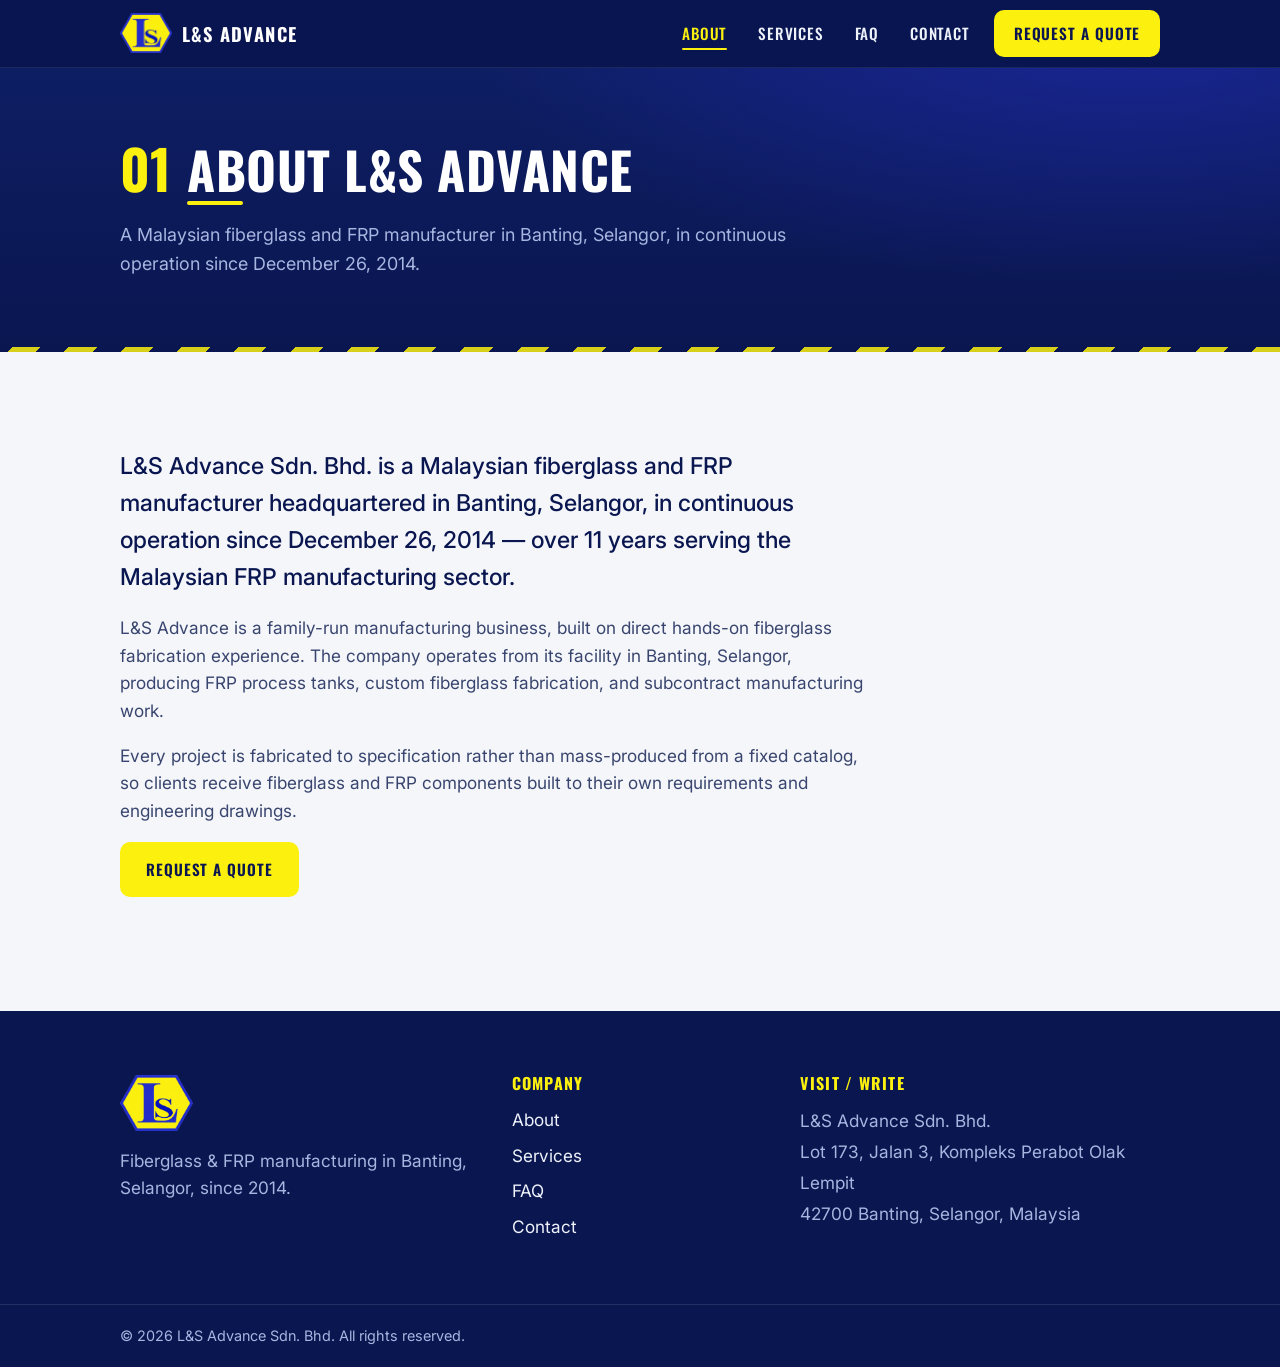
==== about/index.html @ 0774655f "Clean URLs, transparent logo, full-logo splash, centered contact, 404, CNAME - Splash now shows the " ====
<!doctype html>
<html lang="en">
<head>
  <meta charset="utf-8">
  <meta name="viewport" content="width=device-width, initial-scale=1">

  <title>About L&amp;S Advance Sdn. Bhd. — Fiberglass &amp; FRP Manufacturer Since 2014</title>
  <meta name="description" content="L&amp;S Advance Sdn. Bhd. is a family-run fiberglass and FRP manufacturer in Banting, Selangor, Malaysia, in continuous operation since December 2014.">
  <link rel="canonical" href="https://lsadvance.com.my/about/">
  <meta name="theme-color" content="#0a1650">
  <meta name="robots" content="index, follow">

  <meta property="og:type" content="website">
  <meta property="og:site_name" content="L&amp;S Advance Sdn. Bhd.">
  <meta property="og:locale" content="en_MY">
  <meta property="og:title" content="About L&amp;S Advance Sdn. Bhd. — Fiberglass &amp; FRP Manufacturer Since 2014">
  <meta property="og:description" content="Family-run fiberglass and FRP manufacturer in Banting, Selangor, Malaysia, in operation since December 2014.">
  <meta property="og:url" content="https://lsadvance.com.my/about/">
  <meta property="og:image" content="https://lsadvance.com.my/Assets/LS-Logo-transparent.png">
  <meta name="twitter:card" content="summary">
  <meta name="twitter:title" content="About L&amp;S Advance Sdn. Bhd.">
  <meta name="twitter:description" content="Family-run fiberglass and FRP manufacturer in Banting, Selangor, Malaysia, since 2014.">

  <link rel="icon" type="image/svg+xml" href="/Assets/favicon.svg">
  <link rel="icon" type="image/png" href="/Assets/LS-Logo-transparent.png">
  <link rel="apple-touch-icon" href="/Assets/LS-Logo-transparent.png">

  <link rel="preconnect" href="https://fonts.googleapis.com">
  <link rel="preconnect" href="https://fonts.gstatic.com" crossorigin>
  <link href="https://fonts.googleapis.com/css2?family=Inter:wght@400;500;600;700&family=Oswald:wght@400;500;600;700&display=swap" rel="stylesheet">

  <link rel="stylesheet" href="/Assets/css/styles.css">

  <!-- Organization -->
  <script type="application/ld+json">
  {
    "@context": "https://schema.org",
    "@type": "Organization",
    "@id": "https://lsadvance.com.my/#organization",
    "name": "L&S Advance Sdn. Bhd.",
    "url": "https://lsadvance.com.my/",
    "logo": "https://lsadvance.com.my/Assets/LS-Logo-transparent.png",
    "foundingDate": "2014-12-26",
    "address": {
      "@type": "PostalAddress",
      "streetAddress": "Lot 173, Jalan 3, Kompleks Perabot Olak Lempit",
      "addressLocality": "Banting",
      "addressRegion": "Selangor",
      "postalCode": "42700",
      "addressCountry": "MY"
    }
  }
  </script>

  <!-- LocalBusiness (present sitewide for consistency) -->
  <script type="application/ld+json">
  {
    "@context": "https://schema.org",
    "@type": "LocalBusiness",
    "@id": "https://lsadvance.com.my/#business",
    "name": "L&S Advance Sdn. Bhd.",
    "url": "https://lsadvance.com.my/",
    "image": "https://lsadvance.com.my/Assets/LS-Logo-transparent.png",
    "description": "Fiberglass and FRP (Fiber Reinforced Plastic) manufacturer in Banting, Selangor, Malaysia, specializing in FRP process tanks, fiberglass fabrication, and subcontract manufacturing since 2014.",
    "foundingDate": "2014-12-26",
    "address": {
      "@type": "PostalAddress",
      "streetAddress": "Lot 173, Jalan 3, Kompleks Perabot Olak Lempit",
      "addressLocality": "Banting",
      "addressRegion": "Selangor",
      "postalCode": "42700",
      "addressCountry": "MY"
    },
    "areaServed": { "@type": "Country", "name": "Malaysia" }
  }
  </script>
</head>
<body>

  <a class="skip-link" href="#main">Skip to content</a>

  <header class="site-header" id="top">
    <nav class="nav" aria-label="Primary">
      <a class="brand" href="/" aria-label="L&amp;S Advance Sdn. Bhd. home">
        <img src="/Assets/LS-Logo-transparent.png" width="837" height="643" alt="L&amp;S Advance Sdn. Bhd. logo" class="brand-logo">
        <span class="brand-name">L&amp;S Advance</span>
      </a>

      <button class="nav-toggle" id="navToggle" aria-expanded="false" aria-controls="navMenu" aria-label="Toggle navigation menu">
        <span class="nav-toggle-bar"></span>
        <span class="nav-toggle-bar"></span>
        <span class="nav-toggle-bar"></span>
      </button>

      <ul class="nav-menu" id="navMenu">
        <li><a href="/about/" aria-current="page">About</a></li>
        <li><a href="/services/">Services</a></li>
        <li><a href="/faq/">FAQ</a></li>
        <li><a href="/contact/">Contact</a></li>
        <li><a class="btn btn-cta nav-cta" href="/contact/">Request a Quote</a></li>
      </ul>
    </nav>
  </header>

  <main id="main">

    <section class="page-hero" aria-labelledby="page-title">
      <div class="wrap">
        <div class="section-head">
          <span class="section-num" aria-hidden="true">01</span>
          <h1 id="page-title">About L&amp;S Advance</h1>
        </div>
        <p class="page-intro">A Malaysian fiberglass and FRP manufacturer in Banting, Selangor, in continuous operation since December 26, 2014.</p>
      </div>
    </section>

    <section class="band band-light section" aria-label="About L&amp;S Advance">
      <div class="wrap">
        <div class="prose">
          <p class="lead">L&amp;S Advance Sdn. Bhd. is a Malaysian fiberglass and FRP manufacturer headquartered in Banting, Selangor, in continuous operation since December 26, 2014 — over 11 years serving the Malaysian FRP manufacturing sector.</p>
          <p>L&amp;S Advance is a family-run manufacturing business, built on direct hands-on fiberglass fabrication experience. The company operates from its facility in Banting, Selangor, producing FRP process tanks, custom fiberglass fabrication, and subcontract manufacturing work.</p>
          <p>Every project is fabricated to specification rather than mass-produced from a fixed catalog, so clients receive fiberglass and FRP components built to their own requirements and engineering drawings.</p>
          <p><a class="btn btn-cta" href="/contact/">Request a Quote</a></p>
        </div>
      </div>
    </section>

  </main>

  <footer class="site-footer">
    <div class="wrap footer-grid">
      <div class="footer-brand">
        <img src="/Assets/LS-Logo-transparent.png" width="837" height="643" alt="L&amp;S Advance Sdn. Bhd. logo" class="brand-logo" loading="lazy">
        <p class="footer-tagline">Fiberglass &amp; FRP manufacturing in Banting, Selangor, since 2014.</p>
      </div>

      <div class="footer-col">
        <h4>Company</h4>
        <ul>
          <li><a href="/about/">About</a></li>
          <li><a href="/services/">Services</a></li>
          <li><a href="/faq/">FAQ</a></li>
          <li><a href="/contact/">Contact</a></li>
        </ul>
      </div>

      <div class="footer-col">
        <h4>Visit / Write</h4>
        <address>
          L&amp;S Advance Sdn. Bhd.<br>
          Lot 173, Jalan 3, Kompleks Perabot Olak Lempit<br>
          42700 Banting, Selangor, Malaysia
        </address>
      </div>
    </div>
    <div class="footer-bottom">
      <div class="wrap">
        <p>&copy; <span id="year">2026</span> L&amp;S Advance Sdn. Bhd. All rights reserved.</p>
      </div>
    </div>
  </footer>

  <script src="/Assets/js/main.js" defer></script>
</body>
</html>
---- Assets/css/styles.css ----
/* ============================================================
   L&S Advance Sdn. Bhd. — styles.css
   Industrial blue + yellow theme (matched to the brand logo)
   Mobile-first, no framework.
   ============================================================ */

:root {
  /* Brand palette (blue + yellow, sampled from LS Logo.png) */
  --navy-900: #0a1650;   /* deepest bg: hero, footer */
  --navy-800: #0e1e63;   /* dark bands */
  --navy-700: #16297f;   /* cards on dark, borders */
  --blue:      #252ec9;  /* brand royal blue: contact band, links */
  --blue-600:  #1e26ad;  /* blue hover */
  --yellow:    #fcf00f;  /* accent: CTAs, section numbers, rules */
  --yellow-deep:#f2d900; /* yellow hover/pressed */

  --light:     #f4f6fa;  /* light bands */
  --light-alt: #e9edf5;  /* alt light surface */
  --white:     #ffffff;

  --ink:    #0a1650;     /* text on light */
  --ink-soft:#39456e;    /* secondary text on light */
  --paper:  #eef2fb;     /* text on dark */
  --muted:  #a7b6e0;     /* secondary text on dark */

  --ring: rgba(37,46,201,.35);

  --maxw: 1120px;
  --pad: clamp(1.1rem, 4vw, 2.5rem);
  --radius: 14px;
  --radius-sm: 10px;

  --ff-display: "Oswald", "Arial Narrow", system-ui, sans-serif;
  --ff-body: "Inter", system-ui, -apple-system, "Segoe UI", Roboto, Arial, sans-serif;

  --shadow: 0 18px 40px -18px rgba(5, 12, 45, .45);
  --shadow-sm: 0 8px 20px -12px rgba(5, 12, 45, .5);
}

/* ---------------------------- Reset-ish ---------------------------- */
*, *::before, *::after { box-sizing: border-box; }
html { scroll-behavior: smooth; -webkit-text-size-adjust: 100%; }
@media (prefers-reduced-motion: reduce) { html { scroll-behavior: auto; } }

body {
  margin: 0;
  font-family: var(--ff-body);
  color: var(--ink);
  background: var(--navy-900);
  line-height: 1.6;
  font-size: clamp(1rem, .96rem + .2vw, 1.075rem);
  -webkit-font-smoothing: antialiased;
}

img { max-width: 100%; height: auto; display: block; }
a { color: inherit; }

h1, h2, h3, h4 {
  font-family: var(--ff-display);
  font-weight: 700;
  line-height: 1.05;
  letter-spacing: .01em;
  margin: 0;
}

/* offset anchor targets for the sticky header */
:target { scroll-margin-top: 84px; }

/* --------------------------- Utilities --------------------------- */
.wrap { width: 100%; max-width: var(--maxw); margin-inline: auto; padding-inline: var(--pad); }

.skip-link {
  position: absolute; left: -999px; top: 0; z-index: 200;
  background: var(--yellow); color: var(--navy-900);
  padding: .7rem 1.1rem; font-weight: 700; border-radius: 0 0 var(--radius-sm) 0;
}
.skip-link:focus { left: 0; }

:where(a, button, input, textarea, select, summary):focus-visible {
  outline: 3px solid var(--yellow);
  outline-offset: 2px;
  border-radius: 4px;
}

/* ----------------------------- Buttons ---------------------------- */
.btn {
  display: inline-flex; align-items: center; justify-content: center;
  gap: .5rem;
  font-family: var(--ff-display);
  font-weight: 600;
  text-transform: uppercase;
  letter-spacing: .06em;
  font-size: .95rem;
  padding: .85rem 1.5rem;
  border-radius: var(--radius-sm);
  border: 2px solid transparent;
  text-decoration: none;
  cursor: pointer;
  transition: transform .12s ease, background-color .15s ease, color .15s ease, border-color .15s ease;
}
.btn:hover { transform: translateY(-2px); }
.btn:active { transform: translateY(0); }

.btn-cta {
  background: var(--yellow);
  color: var(--navy-900);
  border-color: var(--yellow);
}
.btn-cta:hover { background: var(--yellow-deep); border-color: var(--yellow-deep); }

.btn-ghost {
  background: transparent;
  color: var(--paper);
  border-color: rgba(255,255,255,.35);
}
.btn-ghost:hover { border-color: var(--yellow); color: var(--yellow); }

.btn-block { width: 100%; }

/* ----------------------------- Header ----------------------------- */
.site-header {
  position: sticky; top: 0; z-index: 100;
  background: rgba(10, 22, 80, .92);
  backdrop-filter: saturate(140%) blur(8px);
  border-bottom: 1px solid rgba(255,255,255,.08);
}
.nav {
  display: flex; align-items: center; justify-content: space-between;
  gap: 1rem;
  max-width: var(--maxw); margin-inline: auto;
  padding: .6rem var(--pad);
}

.brand { display: inline-flex; align-items: center; gap: .6rem; text-decoration: none; }
/* Transparent logo sits directly on the dark bar — no white chip/box. */
.brand-logo { width: auto; height: 40px; display: block; }
.brand-name {
  font-family: var(--ff-display);
  font-weight: 700;
  text-transform: uppercase;
  letter-spacing: .08em;
  color: var(--white);
  font-size: 1.15rem;
}

.nav-menu {
  display: flex; align-items: center; gap: .35rem;
  list-style: none; margin: 0; padding: 0;
}
/* Plain text links only — excluded from .btn so the CTA button treatment
   (higher-specificity element+class rule was overriding .btn-cta and killing
   its dark text on the yellow fill, rendering the CTA invisible). */
.nav-menu a:not(.btn) {
  position: relative;
  display: inline-block;
  text-decoration: none;
  color: var(--paper);
  font-family: var(--ff-display);
  text-transform: uppercase;
  letter-spacing: .05em;
  font-weight: 500;
  font-size: .95rem;
  padding: .55rem .8rem;
  border-radius: 8px;
}
.nav-menu a:not(.btn):hover { color: var(--yellow); background: rgba(255,255,255,.06); }

/* Active page indicator (multi-page nav) */
.nav-menu a[aria-current="page"]:not(.btn) { color: var(--yellow); }
.nav-menu a[aria-current="page"]:not(.btn)::after {
  content: ""; position: absolute; left: .8rem; right: .8rem; bottom: .3rem;
  height: 2px; background: var(--yellow); border-radius: 2px;
}

.nav-cta { margin-left: .4rem; padding: .6rem 1.1rem; }

.nav-toggle {
  display: none;
  flex-direction: column; gap: 5px;
  background: transparent; border: 0; cursor: pointer;
  padding: .5rem;
}
.nav-toggle-bar { width: 26px; height: 3px; background: var(--white); border-radius: 3px; transition: .2s; }
.nav-toggle[aria-expanded="true"] .nav-toggle-bar:nth-child(1) { transform: translateY(8px) rotate(45deg); }
.nav-toggle[aria-expanded="true"] .nav-toggle-bar:nth-child(2) { opacity: 0; }
.nav-toggle[aria-expanded="true"] .nav-toggle-bar:nth-child(3) { transform: translateY(-8px) rotate(-45deg); }

/* ------------------------------ Hero ------------------------------ */
.hero {
  position: relative;
  color: var(--paper);
  background:
    radial-gradient(1200px 500px at 85% -10%, rgba(37,46,201,.55), transparent 60%),
    linear-gradient(180deg, var(--navy-800), var(--navy-900));
  overflow: hidden;
}
/* subtle hazard-stripe accent at the base */
.hero::after {
  content: "";
  position: absolute; left: 0; right: 0; bottom: 0; height: 6px;
  background: repeating-linear-gradient(-45deg, var(--yellow) 0 22px, var(--navy-900) 22px 44px);
  opacity: .9;
}
.hero-inner { padding-block: clamp(3.5rem, 9vw, 7rem); position: relative; z-index: 1; }

.hero-eyebrow {
  display: inline-block;
  font-family: var(--ff-display);
  text-transform: uppercase;
  letter-spacing: .16em;
  font-size: .82rem;
  color: var(--navy-900);
  background: var(--yellow);
  padding: .35rem .8rem;
  border-radius: 6px;
  margin: 0 0 1.3rem;
  font-weight: 600;
}
.hero-title {
  text-transform: uppercase;
  font-size: clamp(2.4rem, 6.5vw, 4.6rem);
  color: var(--white);
  margin-bottom: 1.2rem;
}
.hero-title-sub {
  display: block;
  font-size: clamp(1rem, 2.4vw, 1.7rem);
  color: var(--yellow);
  font-weight: 600;
  letter-spacing: .02em;
  margin-top: .5rem;
}
.hero-lead {
  max-width: 62ch;
  font-size: clamp(1.05rem, 1rem + .5vw, 1.3rem);
  color: var(--paper);
  margin: 0 0 2rem;
}
.hero-actions { display: flex; flex-wrap: wrap; gap: .8rem; margin-bottom: 2.6rem; }

.hero-stats {
  display: flex; flex-wrap: wrap; gap: 2.4rem;
  list-style: none; margin: 0; padding: 1.6rem 0 0;
  border-top: 1px solid rgba(255,255,255,.12);
}
.hero-stats li { display: flex; flex-direction: column; }
.stat-num {
  font-family: var(--ff-display); font-weight: 700;
  font-size: clamp(1.8rem, 4vw, 2.6rem);
  color: var(--yellow); line-height: 1;
}
.stat-label { font-size: .85rem; color: var(--muted); text-transform: uppercase; letter-spacing: .08em; margin-top: .35rem; }

/* ------------------------------ Bands ----------------------------- */
.section { padding-block: clamp(3rem, 8vw, 6rem); }
.band-light { background: var(--light); color: var(--ink); }
.band-dark  { background: var(--navy-800); color: var(--paper); }
.band-accent{ background: var(--blue); color: var(--white); }

.section-head {
  display: flex; align-items: baseline; gap: 1rem;
  margin-bottom: 1.8rem;
}
.section-num {
  font-family: var(--ff-display);
  font-weight: 700;
  font-size: clamp(2.2rem, 6vw, 3.4rem);
  line-height: 1;
  color: var(--blue);
  -webkit-text-stroke: 0;
}
.band-dark .section-num, .band-accent .section-num { color: var(--yellow); }
.section-head h2 {
  text-transform: uppercase;
  font-size: clamp(1.7rem, 4vw, 2.6rem);
  position: relative;
  padding-bottom: .5rem;
}
.section-head h2::after {
  content: ""; position: absolute; left: 0; bottom: 0;
  width: 56px; height: 4px; background: var(--yellow); border-radius: 3px;
}

.section-intro {
  max-width: 60ch;
  font-size: 1.1rem;
  margin: 0 0 2rem;
}
.band-dark .section-intro { color: var(--muted); }

/* Prose */
.prose { max-width: 68ch; }
.prose .lead { font-size: clamp(1.15rem, 1rem + .6vw, 1.45rem); font-weight: 500; color: var(--ink); margin: 0 0 1.1rem; }
.prose p { margin: 0 0 1.1rem; color: var(--ink-soft); }

/* ---------------------------- Services ---------------------------- */
.services-grid {
  display: grid; gap: 1.1rem;
  grid-template-columns: 1fr;
}
.service-card {
  background: var(--navy-900);
  border: 1px solid var(--navy-700);
  border-radius: var(--radius);
  padding: 1.6rem 1.5rem;
  position: relative;
  overflow: hidden;
  transition: transform .15s ease, border-color .15s ease;
}
.service-card::before {
  content: ""; position: absolute; left: 0; top: 0; bottom: 0; width: 4px;
  background: var(--yellow);
  transform: scaleY(0); transform-origin: top; transition: transform .2s ease;
}
.service-card:hover { transform: translateY(-4px); border-color: var(--blue); }
.service-card:hover::before { transform: scaleY(1); }
.service-card h3 {
  text-transform: uppercase;
  font-size: 1.3rem;
  color: var(--yellow);
  margin-bottom: .7rem;
  letter-spacing: .03em;
}
.service-card p { margin: 0; color: var(--paper); }

/* ------------------------------- FAQ ------------------------------ */
.faq-list { display: grid; gap: .8rem; max-width: 860px; }
.faq-item {
  background: var(--white);
  border: 1px solid var(--light-alt);
  border-radius: var(--radius-sm);
  box-shadow: var(--shadow-sm);
  overflow: hidden;
}
.faq-item summary {
  list-style: none;
  cursor: pointer;
  padding: 1.05rem 1.3rem;
  font-family: var(--ff-display);
  font-weight: 600;
  font-size: 1.12rem;
  color: var(--ink);
  display: flex; align-items: center; justify-content: space-between; gap: 1rem;
}
.faq-item summary::-webkit-details-marker { display: none; }
.faq-item summary::after {
  content: "+";
  font-family: var(--ff-display);
  font-size: 1.6rem;
  line-height: 1;
  color: var(--blue);
  transition: transform .2s ease;
}
.faq-item[open] summary::after { content: "\2013"; }
.faq-answer { padding: 0 1.3rem 1.15rem; }
.faq-answer p { margin: 0; color: var(--ink-soft); }

/* ----------------------------- Contact ---------------------------- */
.section-head-accent h2::after { background: var(--yellow); }
.band-accent .section-intro { color: rgba(255,255,255,.9); }

.contact-grid {
  display: grid; gap: 2rem;
  grid-template-columns: 1fr;
}
.contact-info h3 {
  text-transform: uppercase; font-size: 1.3rem; color: var(--yellow);
  margin-bottom: .6rem;
}
.contact-info address {
  font-style: normal; color: var(--white); font-size: 1.1rem; line-height: 1.8;
}

.enquiry-form {
  background: var(--white);
  border-radius: var(--radius);
  padding: clamp(1.3rem, 3vw, 2rem);
  box-shadow: var(--shadow);
  color: var(--ink);
}
.field { margin-bottom: 1rem; }
.field-row { display: grid; grid-template-columns: 1fr; gap: 0 1rem; }
.field label {
  display: block; font-weight: 600; font-size: .92rem;
  margin-bottom: .35rem; color: var(--ink);
}
.req { color: var(--blue); }
.field input, .field select, .field textarea {
  width: 100%;
  font: inherit;
  color: var(--ink);
  background: var(--light);
  border: 1.5px solid var(--light-alt);
  border-radius: var(--radius-sm);
  padding: .7rem .85rem;
  transition: border-color .15s ease, box-shadow .15s ease;
}
.field input:focus, .field select:focus, .field textarea:focus {
  outline: none;
  border-color: var(--blue);
  box-shadow: 0 0 0 4px var(--ring);
}
.field textarea { resize: vertical; min-height: 120px; }
.enquiry-form .btn-block { margin-top: .4rem; }
.form-note { margin: .9rem 0 0; font-size: .95rem; font-weight: 600; min-height: 1.2em; }
.form-note.ok { color: #0a7d3c; }
.form-note.err { color: #c0341d; }

/* ------------------------------ Footer ---------------------------- */
.site-footer { background: var(--navy-900); color: var(--paper); }
.footer-grid {
  display: grid; grid-template-columns: 1fr; gap: 2rem;
  padding-block: clamp(2.5rem, 6vw, 4rem);
}
.footer-brand .brand-logo { height: 56px; margin-bottom: 1rem; }
.footer-tagline { color: var(--muted); max-width: 34ch; margin: 0; }
.footer-col h4 {
  font-family: var(--ff-display); text-transform: uppercase; letter-spacing: .08em;
  color: var(--yellow); font-size: 1rem; margin-bottom: .9rem;
}
.footer-col ul { list-style: none; margin: 0; padding: 0; display: grid; gap: .5rem; }
.footer-col a { text-decoration: none; color: var(--paper); }
.footer-col a:hover { color: var(--yellow); }
.footer-col address { font-style: normal; color: var(--muted); line-height: 1.8; }
.footer-bottom { border-top: 1px solid rgba(255,255,255,.1); }
.footer-bottom .wrap { padding-block: 1.2rem; }
.footer-bottom p { margin: 0; color: var(--muted); font-size: .9rem; }

/* =========================== Responsive =========================== */
@media (min-width: 620px) {
  .field-row { grid-template-columns: 1fr 1fr; }
}
@media (min-width: 760px) {
  .services-grid { grid-template-columns: 1fr 1fr; }
  .contact-grid { grid-template-columns: .85fr 1.15fr; align-items: start; }
  .footer-grid { grid-template-columns: 1.4fr 1fr 1.4fr; }
}

/* Mobile nav */
@media (max-width: 860px) {
  .nav-toggle { display: flex; }
  .nav-menu {
    position: absolute; left: 0; right: 0; top: 100%;
    flex-direction: column; align-items: stretch; gap: 0;
    background: var(--navy-800);
    border-bottom: 1px solid rgba(255,255,255,.1);
    padding: .6rem var(--pad) 1.2rem;
    box-shadow: var(--shadow);
    display: none;
  }
  .nav-menu.open { display: flex; }
  .nav-menu a:not(.btn) { padding: .85rem .4rem; border-radius: 8px; }
  .nav-menu a[aria-current="page"]:not(.btn)::after { left: .4rem; right: auto; width: 26px; }
  /* CTA stays a full-width filled button in the mobile dropdown */
  .nav-cta { margin: .8rem 0 .2rem; width: 100%; }
}

/* ====================== Inner page headers ======================= */
.page-hero {
  position: relative;
  background:
    radial-gradient(1100px 460px at 88% -20%, rgba(37,46,201,.5), transparent 60%),
    linear-gradient(180deg, var(--navy-800), var(--navy-900));
  color: var(--paper);
  padding-block: clamp(2.6rem, 7vw, 4.6rem);
  overflow: hidden;
}
.page-hero::after {
  content: ""; position: absolute; left: 0; right: 0; bottom: 0; height: 5px;
  background: repeating-linear-gradient(-45deg, var(--yellow) 0 20px, var(--navy-900) 20px 40px);
  opacity: .85;
}
.page-hero .section-head { margin-bottom: .4rem; align-items: baseline; }
.page-hero .section-num { color: var(--yellow); }
.page-hero h1 {
  text-transform: uppercase;
  font-size: clamp(2rem, 5vw, 3.2rem);
  color: var(--white);
  position: relative;
  padding-bottom: .5rem;
}
.page-hero h1::after {
  content: ""; position: absolute; left: 0; bottom: 0;
  width: 56px; height: 4px; background: var(--yellow); border-radius: 3px;
}
.page-intro { max-width: 62ch; color: var(--muted); font-size: 1.12rem; margin: 1rem 0 0; }

/* ====================== Homepage teasers ========================= */
a.service-card { text-decoration: none; color: inherit; display: block; }
.card-more {
  display: inline-flex; align-items: center; gap: .35rem;
  margin-top: 1rem;
  color: var(--yellow);
  font-family: var(--ff-display); text-transform: uppercase;
  letter-spacing: .05em; font-size: .88rem; font-weight: 600;
}
a.service-card:hover .card-more { text-decoration: underline; }

.about-teaser { max-width: 66ch; }
.about-teaser .lead { font-size: clamp(1.15rem, 1rem + .6vw, 1.4rem); color: var(--paper); margin: 0 0 1.3rem; }

/* ========================= CTA band ============================= */
.cta-band { text-align: center; }
.cta-band h2 {
  text-transform: uppercase; color: var(--white);
  font-size: clamp(1.7rem, 4vw, 2.6rem); margin-bottom: .8rem;
}
.cta-band p { color: rgba(255,255,255,.9); max-width: 52ch; margin: 0 auto 1.8rem; font-size: 1.1rem; }

/* ====================== Splash / intro screen ==================== */
/* Markup + activation script live in index.html ONLY. Hidden by default so
   inner pages, no-JS loads, and crawlers never see it; index's inline script
   adds .is-active on a first visit per session when motion is allowed. */
.splash {
  position: fixed; inset: 0; z-index: 9999;
  background: var(--navy-900);
  display: none; place-items: center;
}
.splash.is-active { display: grid; }
.splash.is-hiding { opacity: 0; transition: opacity .3s ease; }
.splash.is-done { display: none !important; }
/* Full logo (hexagon shape + "Ls") revealing/filling bottom-to-top. Two stacked
   copies of the transparent logo: a faint base + the full-colour copy clipped
   from the bottom edge upward. */
.splash-logo { position: relative; width: min(46vw, 220px); line-height: 0; }
.splash-logo img { width: 100%; height: auto; display: block; }
.splash-logo-base { opacity: .16; }
.splash-logo-fill { position: absolute; inset: 0; clip-path: inset(100% 0 0 0); }
.splash.is-active .splash-logo-fill { animation: lsFill .9s cubic-bezier(.4,0,.2,1) forwards; }
@keyframes lsFill { to { clip-path: inset(0 0 0 0); } }
@media (prefers-reduced-motion: reduce) {
  .splash { display: none !important; }
}

/* ================= Contact — full-page centered form ============= */
.contact-full {
  min-height: 100vh;
  display: grid; place-items: center;
  padding: 6.5rem var(--pad) 3.5rem;   /* clear the sticky header */
  background:
    radial-gradient(1000px 500px at 80% -10%, rgba(37,46,201,.4), transparent 60%),
    linear-gradient(180deg, var(--navy-800), var(--navy-900));
}
.contact-inner { width: 100%; max-width: 540px; }
.contact-inner h1 {
  text-transform: uppercase; text-align: center; color: var(--white);
  font-size: clamp(1.9rem, 5vw, 2.8rem);
}
.contact-inner h1::after {
  content: ""; display: block; width: 56px; height: 4px;
  background: var(--yellow); border-radius: 3px; margin: .8rem auto 0;
}
.contact-sub { text-align: center; color: var(--muted); margin: 1rem 0 1.9rem; }

/* ===================== 404 — page not found ===================== */
.notfound {
  min-height: 100vh;
  display: grid; place-items: center; text-align: center;
  padding: 6.5rem var(--pad) 3.5rem;
  background:
    radial-gradient(1000px 500px at 80% -10%, rgba(37,46,201,.4), transparent 60%),
    linear-gradient(180deg, var(--navy-800), var(--navy-900));
}
.notfound-inner { max-width: 560px; }
.notfound .code {
  font-family: var(--ff-display); font-weight: 700; line-height: .9;
  font-size: clamp(5rem, 22vw, 11rem); color: var(--yellow);
}
.notfound h1 {
  text-transform: uppercase; color: var(--white);
  font-size: clamp(1.6rem, 5vw, 2.4rem); margin: .3rem 0 .9rem;
}
.notfound p { color: var(--muted); max-width: 46ch; margin: 0 auto 2rem; font-size: 1.08rem; }
.notfound .actions { display: flex; gap: .8rem; justify-content: center; flex-wrap: wrap; }
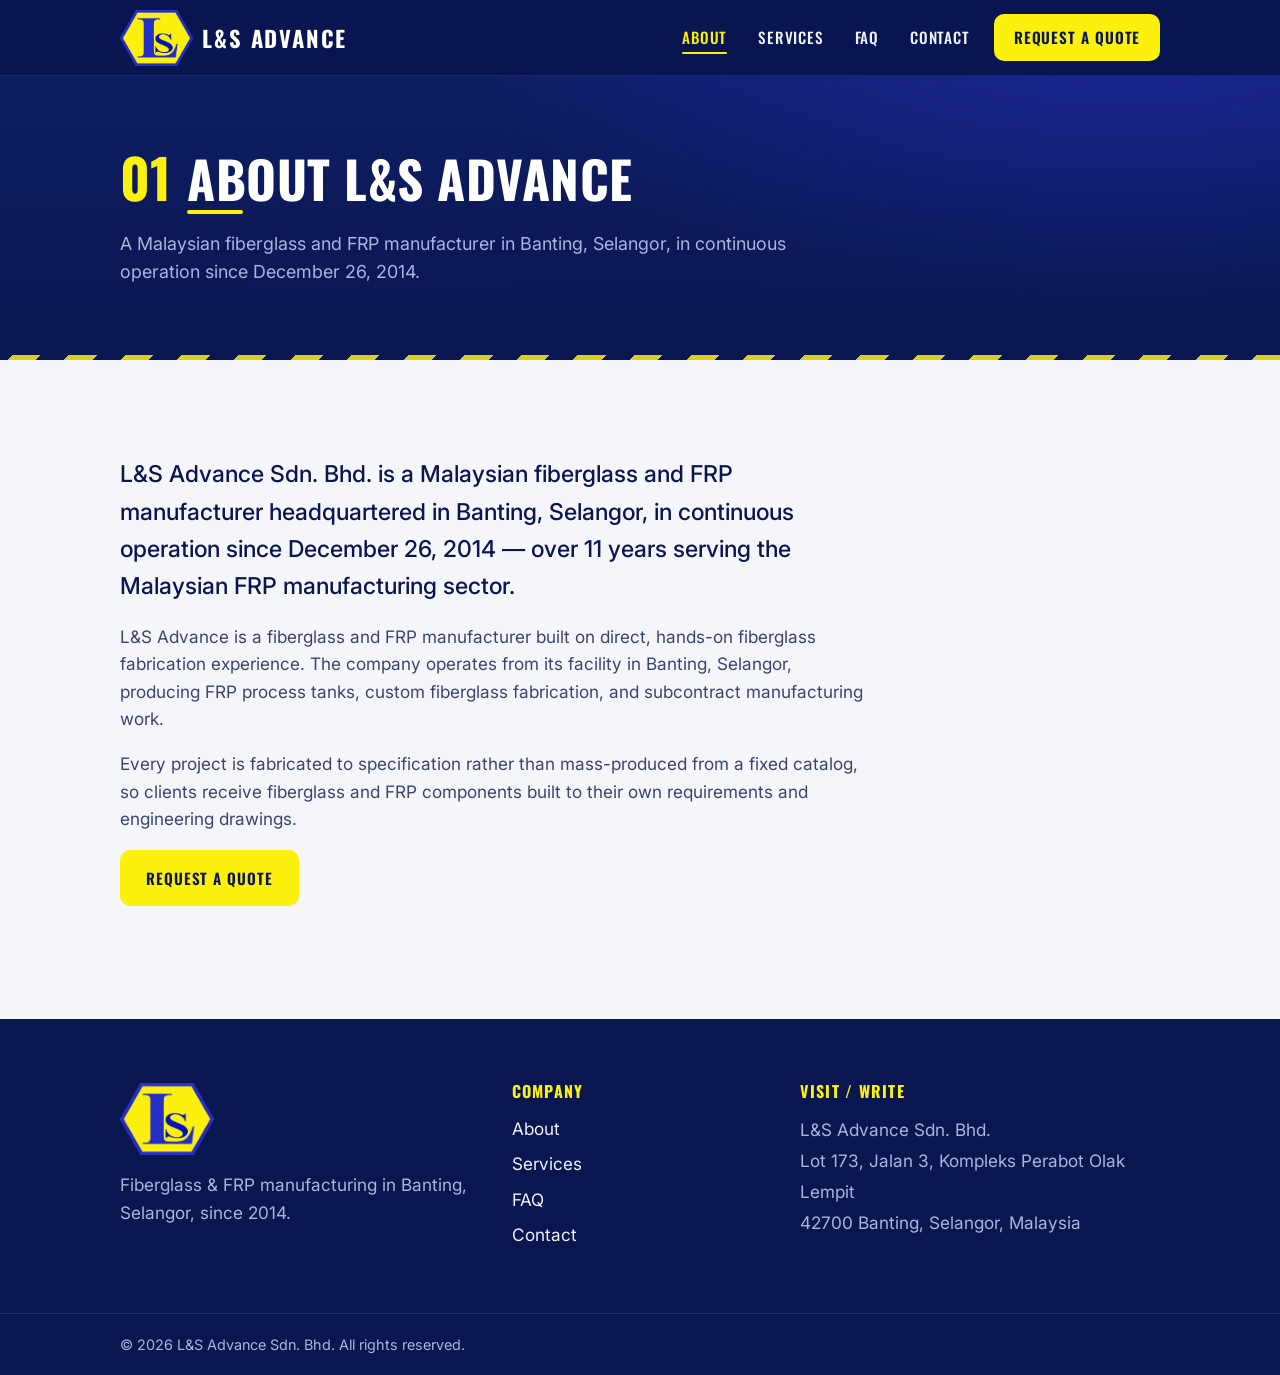
==== commit efec7078: "Remove family-business framing, enlarge logo, add FRP products gallery - Drop all "family-run" frami" ====
--- a/about/index.html
+++ b/about/index.html
@@ -5,7 +5,7 @@
   <meta name="viewport" content="width=device-width, initial-scale=1">
 
   <title>About L&amp;S Advance Sdn. Bhd. — Fiberglass &amp; FRP Manufacturer Since 2014</title>
-  <meta name="description" content="L&amp;S Advance Sdn. Bhd. is a family-run fiberglass and FRP manufacturer in Banting, Selangor, Malaysia, in continuous operation since December 2014.">
+  <meta name="description" content="L&amp;S Advance Sdn. Bhd. is a fiberglass and FRP manufacturer in Banting, Selangor, Malaysia, in continuous operation since December 2014, specializing in FRP process tanks, fiberglass fabrication, and subcontract manufacturing.">
   <link rel="canonical" href="https://lsadvance.com.my/about/">
   <meta name="theme-color" content="#0a1650">
   <meta name="robots" content="index, follow">
@@ -14,12 +14,12 @@
   <meta property="og:site_name" content="L&amp;S Advance Sdn. Bhd.">
   <meta property="og:locale" content="en_MY">
   <meta property="og:title" content="About L&amp;S Advance Sdn. Bhd. — Fiberglass &amp; FRP Manufacturer Since 2014">
-  <meta property="og:description" content="Family-run fiberglass and FRP manufacturer in Banting, Selangor, Malaysia, in operation since December 2014.">
+  <meta property="og:description" content="Fiberglass and FRP manufacturer in Banting, Selangor, Malaysia, in operation since December 2014.">
   <meta property="og:url" content="https://lsadvance.com.my/about/">
   <meta property="og:image" content="https://lsadvance.com.my/Assets/LS-Logo-transparent.png">
   <meta name="twitter:card" content="summary">
   <meta name="twitter:title" content="About L&amp;S Advance Sdn. Bhd.">
-  <meta name="twitter:description" content="Family-run fiberglass and FRP manufacturer in Banting, Selangor, Malaysia, since 2014.">
+  <meta name="twitter:description" content="Fiberglass and FRP manufacturer in Banting, Selangor, Malaysia, since 2014.">
 
   <link rel="icon" type="image/svg+xml" href="/Assets/favicon.svg">
   <link rel="icon" type="image/png" href="/Assets/LS-Logo-transparent.png">
@@ -118,7 +118,7 @@
       <div class="wrap">
         <div class="prose">
           <p class="lead">L&amp;S Advance Sdn. Bhd. is a Malaysian fiberglass and FRP manufacturer headquartered in Banting, Selangor, in continuous operation since December 26, 2014 — over 11 years serving the Malaysian FRP manufacturing sector.</p>
-          <p>L&amp;S Advance is a family-run manufacturing business, built on direct hands-on fiberglass fabrication experience. The company operates from its facility in Banting, Selangor, producing FRP process tanks, custom fiberglass fabrication, and subcontract manufacturing work.</p>
+          <p>L&amp;S Advance is a fiberglass and FRP manufacturer built on direct, hands-on fiberglass fabrication experience. The company operates from its facility in Banting, Selangor, producing FRP process tanks, custom fiberglass fabrication, and subcontract manufacturing work.</p>
           <p>Every project is fabricated to specification rather than mass-produced from a fixed catalog, so clients receive fiberglass and FRP components built to their own requirements and engineering drawings.</p>
           <p><a class="btn btn-cta" href="/contact/">Request a Quote</a></p>
         </div>
--- a/Assets/css/styles.css
+++ b/Assets/css/styles.css
@@ -133,14 +133,14 @@
 
 .brand { display: inline-flex; align-items: center; gap: .6rem; text-decoration: none; }
 /* Transparent logo sits directly on the dark bar — no white chip/box. */
-.brand-logo { width: auto; height: 40px; display: block; }
+.brand-logo { width: auto; height: 56px; display: block; }
 .brand-name {
   font-family: var(--ff-display);
   font-weight: 700;
   text-transform: uppercase;
   letter-spacing: .08em;
   color: var(--white);
-  font-size: 1.15rem;
+  font-size: 1.4rem;
 }
 
 .nav-menu {
@@ -412,7 +412,7 @@
   display: grid; grid-template-columns: 1fr; gap: 2rem;
   padding-block: clamp(2.5rem, 6vw, 4rem);
 }
-.footer-brand .brand-logo { height: 56px; margin-bottom: 1rem; }
+.footer-brand .brand-logo { height: 72px; margin-bottom: 1rem; }
 .footer-tagline { color: var(--muted); max-width: 34ch; margin: 0; }
 .footer-col h4 {
   font-family: var(--ff-display); text-transform: uppercase; letter-spacing: .08em;
@@ -499,6 +499,31 @@
 .about-teaser { max-width: 66ch; }
 .about-teaser .lead { font-size: clamp(1.15rem, 1rem + .6vw, 1.4rem); color: var(--paper); margin: 0 0 1.3rem; }
 
+/* ====================== Products gallery ======================== */
+.products-grid { display: grid; gap: 1.1rem; grid-template-columns: 1fr; }
+.product-card {
+  margin: 0;
+  background: var(--white);
+  border: 1px solid var(--light-alt);
+  border-radius: var(--radius);
+  overflow: hidden;
+  box-shadow: var(--shadow-sm);
+  transition: transform .15s ease, box-shadow .15s ease;
+}
+.product-card:hover { transform: translateY(-4px); box-shadow: var(--shadow); }
+.product-card img {
+  width: 100%; height: 220px; object-fit: cover; display: block;
+  background: var(--light-alt);
+}
+.product-card figcaption {
+  padding: .95rem 1.1rem;
+  font-family: var(--ff-display); text-transform: uppercase;
+  letter-spacing: .03em; font-weight: 600; color: var(--ink); font-size: 1.05rem;
+  border-top: 3px solid var(--yellow);
+}
+@media (min-width: 620px) { .products-grid { grid-template-columns: 1fr 1fr; } }
+@media (min-width: 920px) { .products-grid { grid-template-columns: repeat(3, 1fr); } }
+
 /* ========================= CTA band ============================= */
 .cta-band { text-align: center; }
 .cta-band h2 {
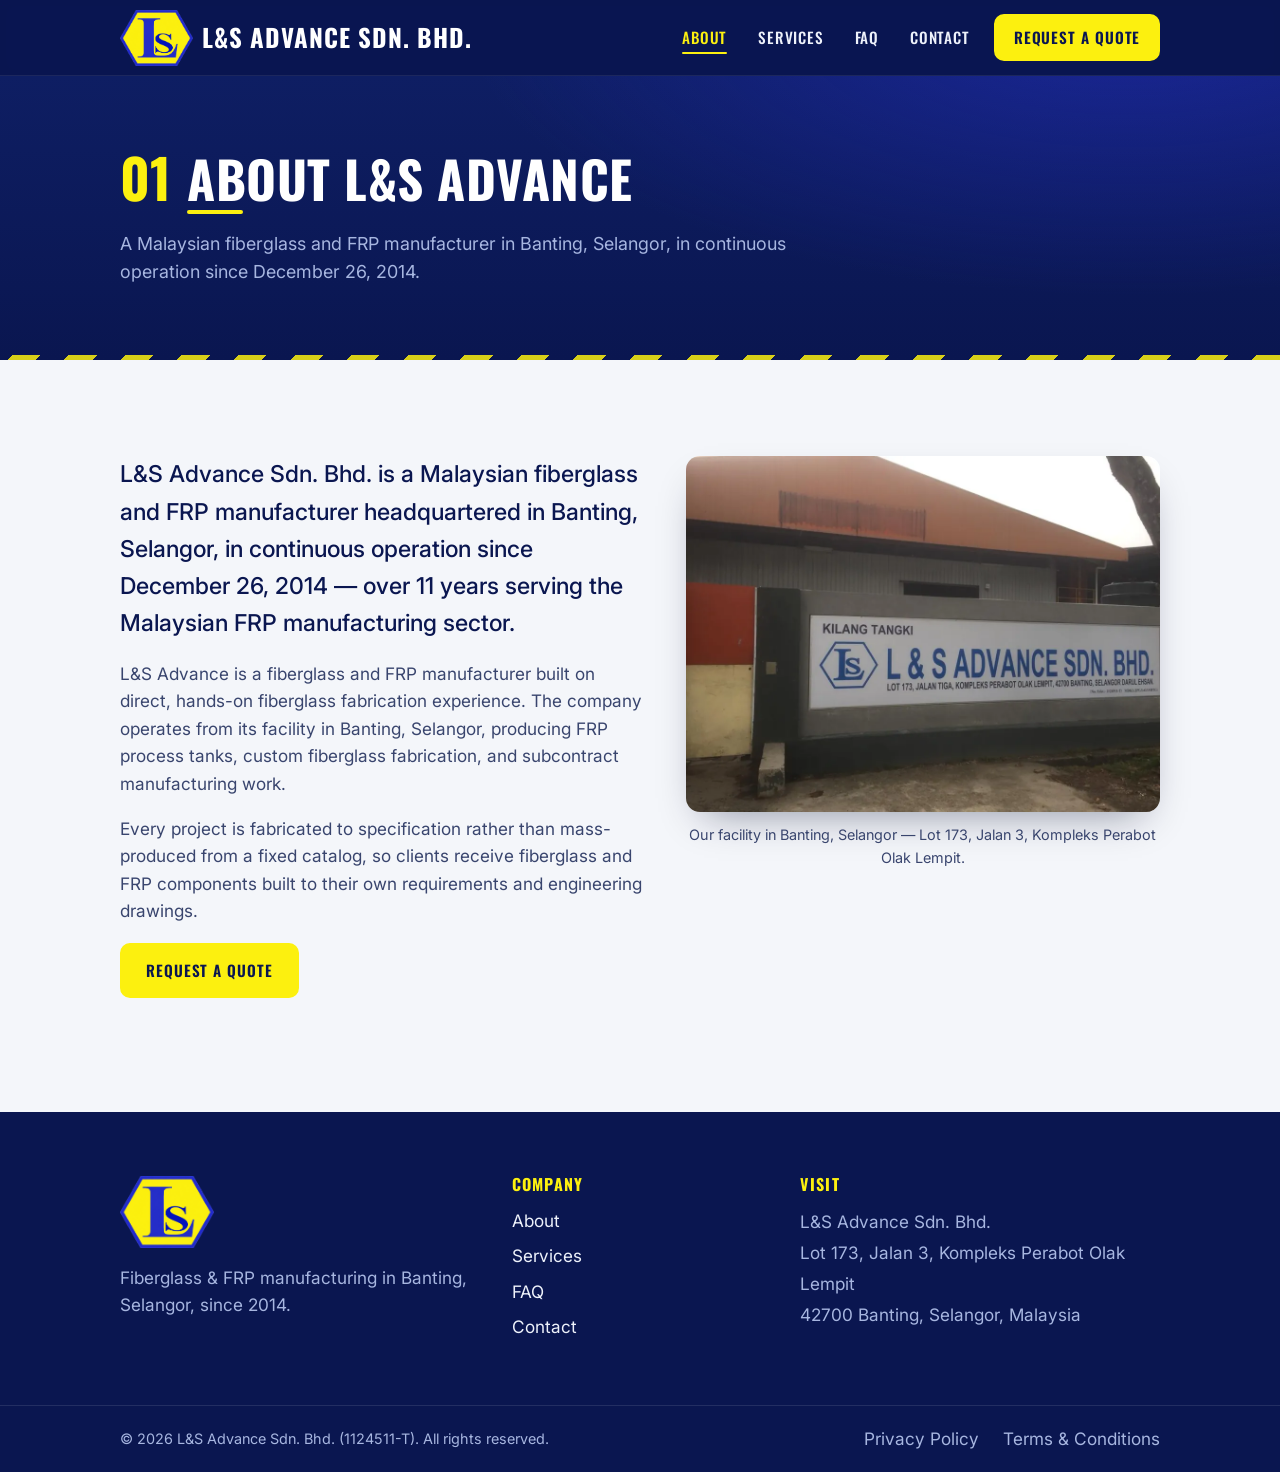
==== commit a2133153: "Enlarge wordmark + add Sdn. Bhd., footer legal row, legal pages, About image, animations 1. Wordmark" ====
--- a/about/index.html
+++ b/about/index.html
@@ -83,7 +83,7 @@
     <nav class="nav" aria-label="Primary">
       <a class="brand" href="/" aria-label="L&amp;S Advance Sdn. Bhd. home">
         <img src="/Assets/LS-Logo-transparent.png" width="837" height="643" alt="L&amp;S Advance Sdn. Bhd. logo" class="brand-logo">
-        <span class="brand-name">L&amp;S Advance</span>
+        <span class="brand-name">L&amp;S Advance Sdn. Bhd.</span>
       </a>
 
       <button class="nav-toggle" id="navToggle" aria-expanded="false" aria-controls="navMenu" aria-label="Toggle navigation menu">
@@ -116,11 +116,20 @@
 
     <section class="band band-light section" aria-label="About L&amp;S Advance">
       <div class="wrap">
-        <div class="prose">
-          <p class="lead">L&amp;S Advance Sdn. Bhd. is a Malaysian fiberglass and FRP manufacturer headquartered in Banting, Selangor, in continuous operation since December 26, 2014 — over 11 years serving the Malaysian FRP manufacturing sector.</p>
-          <p>L&amp;S Advance is a fiberglass and FRP manufacturer built on direct, hands-on fiberglass fabrication experience. The company operates from its facility in Banting, Selangor, producing FRP process tanks, custom fiberglass fabrication, and subcontract manufacturing work.</p>
-          <p>Every project is fabricated to specification rather than mass-produced from a fixed catalog, so clients receive fiberglass and FRP components built to their own requirements and engineering drawings.</p>
-          <p><a class="btn btn-cta" href="/contact/">Request a Quote</a></p>
+        <div class="about-layout">
+          <div class="prose">
+            <p class="lead">L&amp;S Advance Sdn. Bhd. is a Malaysian fiberglass and FRP manufacturer headquartered in Banting, Selangor, in continuous operation since December 26, 2014 — over 11 years serving the Malaysian FRP manufacturing sector.</p>
+            <p>L&amp;S Advance is a fiberglass and FRP manufacturer built on direct, hands-on fiberglass fabrication experience. The company operates from its facility in Banting, Selangor, producing FRP process tanks, custom fiberglass fabrication, and subcontract manufacturing work.</p>
+            <p>Every project is fabricated to specification rather than mass-produced from a fixed catalog, so clients receive fiberglass and FRP components built to their own requirements and engineering drawings.</p>
+            <p><a class="btn btn-cta" href="/contact/">Request a Quote</a></p>
+          </div>
+          <figure class="about-figure">
+            <picture>
+              <source srcset="/Assets/facility-signboard.webp" type="image/webp">
+              <img src="/Assets/facility-signboard.jpg" width="1000" height="750" loading="lazy" alt="L&amp;S Advance Sdn. Bhd. facility signboard at Lot 173, Jalan Tiga, Kompleks Perabot Olak Lempit, Banting, Selangor">
+            </picture>
+            <figcaption>Our facility in Banting, Selangor — Lot 173, Jalan 3, Kompleks Perabot Olak Lempit.</figcaption>
+          </figure>
         </div>
       </div>
     </section>
@@ -145,7 +154,7 @@
       </div>
 
       <div class="footer-col">
-        <h4>Visit / Write</h4>
+        <h4>Visit</h4>
         <address>
           L&amp;S Advance Sdn. Bhd.<br>
           Lot 173, Jalan 3, Kompleks Perabot Olak Lempit<br>
@@ -154,8 +163,12 @@
       </div>
     </div>
     <div class="footer-bottom">
-      <div class="wrap">
-        <p>&copy; <span id="year">2026</span> L&amp;S Advance Sdn. Bhd. All rights reserved.</p>
+      <div class="wrap footer-bottom-inner">
+        <p class="footer-copy">&copy; <span id="year">2026</span> L&amp;S Advance Sdn. Bhd. (1124511-T). All rights reserved.</p>
+        <nav class="footer-legal" aria-label="Legal">
+          <a href="/privacy-policy/">Privacy Policy</a>
+          <a href="/terms-conditions/">Terms &amp; Conditions</a>
+        </nav>
       </div>
     </div>
   </footer>
--- a/Assets/css/styles.css
+++ b/Assets/css/styles.css
@@ -123,6 +123,14 @@
   background: rgba(10, 22, 80, .92);
   backdrop-filter: saturate(140%) blur(8px);
   border-bottom: 1px solid rgba(255,255,255,.08);
+  transition: transform .35s cubic-bezier(.4, 0, .2, 1);
+  will-change: transform;
+}
+/* Auto-hide header: slides out of view; revealed on hover near the top edge
+   (pointer devices) or on scroll-up (touch). Toggled by main.js. */
+.site-header.nav-hidden { transform: translateY(-100%); }
+@media (prefers-reduced-motion: reduce) {
+  .site-header { transition: none; }
 }
 .nav {
   display: flex; align-items: center; justify-content: space-between;
@@ -138,9 +146,11 @@
   font-family: var(--ff-display);
   font-weight: 700;
   text-transform: uppercase;
-  letter-spacing: .08em;
+  letter-spacing: .04em;
   color: var(--white);
-  font-size: 1.4rem;
+  font-size: clamp(1.05rem, .8rem + 1.1vw, 1.55rem);
+  white-space: nowrap;
+  line-height: 1;
 }
 
 .nav-menu {
@@ -597,3 +607,69 @@
 }
 .notfound p { color: var(--muted); max-width: 46ch; margin: 0 auto 2rem; font-size: 1.08rem; }
 .notfound .actions { display: flex; gap: .8rem; justify-content: center; flex-wrap: wrap; }
+
+/* ==================== Footer legal / copyright row ============== */
+.footer-bottom-inner {
+  display: flex; flex-wrap: wrap; align-items: center;
+  justify-content: space-between; gap: .5rem 1.6rem;
+}
+.footer-copy { margin: 0; }
+.footer-legal { display: flex; gap: 1.5rem; }
+.footer-legal a { color: var(--muted); text-decoration: none; }
+.footer-legal a:hover { color: var(--yellow); }
+
+/* ================= Scroll reveal (card swipe-up) =============== */
+/* Applied to homepage sections/cards. Isolated so it is easy to revert:
+   remove the .reveal classes in index.html + this block + the JS observer. */
+.reveal {
+  opacity: 0;
+  transform: translateY(30px);
+  transition: opacity .55s ease, transform .55s cubic-bezier(.2, .7, .2, 1);
+}
+.reveal.is-visible { opacity: 1; transform: none; }
+/* light stagger within the two homepage grids */
+.services-grid > .reveal:nth-child(2) { transition-delay: .07s; }
+.services-grid > .reveal:nth-child(3) { transition-delay: .14s; }
+.services-grid > .reveal:nth-child(4) { transition-delay: .21s; }
+.products-grid > .reveal:nth-child(2) { transition-delay: .06s; }
+.products-grid > .reveal:nth-child(3) { transition-delay: .12s; }
+.products-grid > .reveal:nth-child(4) { transition-delay: .18s; }
+.products-grid > .reveal:nth-child(5) { transition-delay: .24s; }
+.products-grid > .reveal:nth-child(6) { transition-delay: .30s; }
+@media (prefers-reduced-motion: reduce) {
+  .reveal { opacity: 1; transform: none; transition: none; }
+}
+/* Safety: if JavaScript is disabled, never leave revealed content hidden. */
+@media (scripting: none) {
+  .reveal { opacity: 1; transform: none; transition: none; }
+}
+
+/* ======================= About two-column ===================== */
+.about-layout { display: grid; gap: 2rem; grid-template-columns: 1fr; align-items: start; }
+.about-figure { margin: 0; }
+.about-figure img {
+  width: 100%; height: auto; display: block;
+  border-radius: var(--radius); box-shadow: var(--shadow);
+}
+.about-figure figcaption {
+  margin-top: .7rem; font-size: .9rem; color: var(--ink-soft); text-align: center;
+}
+@media (min-width: 820px) {
+  .about-layout { grid-template-columns: 1.05fr .95fr; gap: 2.6rem; }
+  .about-figure { position: sticky; top: 96px; }
+}
+
+/* =========================== Legal pages ====================== */
+.legal { max-width: 80ch; }
+.legal .updated { color: var(--ink-soft); font-style: italic; margin: 0 0 1.6rem; }
+.legal h2 {
+  font-family: var(--ff-display); text-transform: uppercase;
+  font-size: clamp(1.3rem, 3vw, 1.7rem); color: var(--ink);
+  margin: 2.2rem 0 .8rem; padding-bottom: .4rem;
+  border-bottom: 2px solid var(--yellow); display: inline-block;
+}
+.legal h3 { font-size: 1.15rem; color: var(--ink); margin: 1.5rem 0 .5rem; }
+.legal p { margin: 0 0 1rem; color: var(--ink-soft); }
+.legal ul, .legal ol { margin: 0 0 1.1rem; padding-left: 1.4rem; color: var(--ink-soft); }
+.legal li { margin: .4rem 0; }
+.legal a { color: var(--blue); }
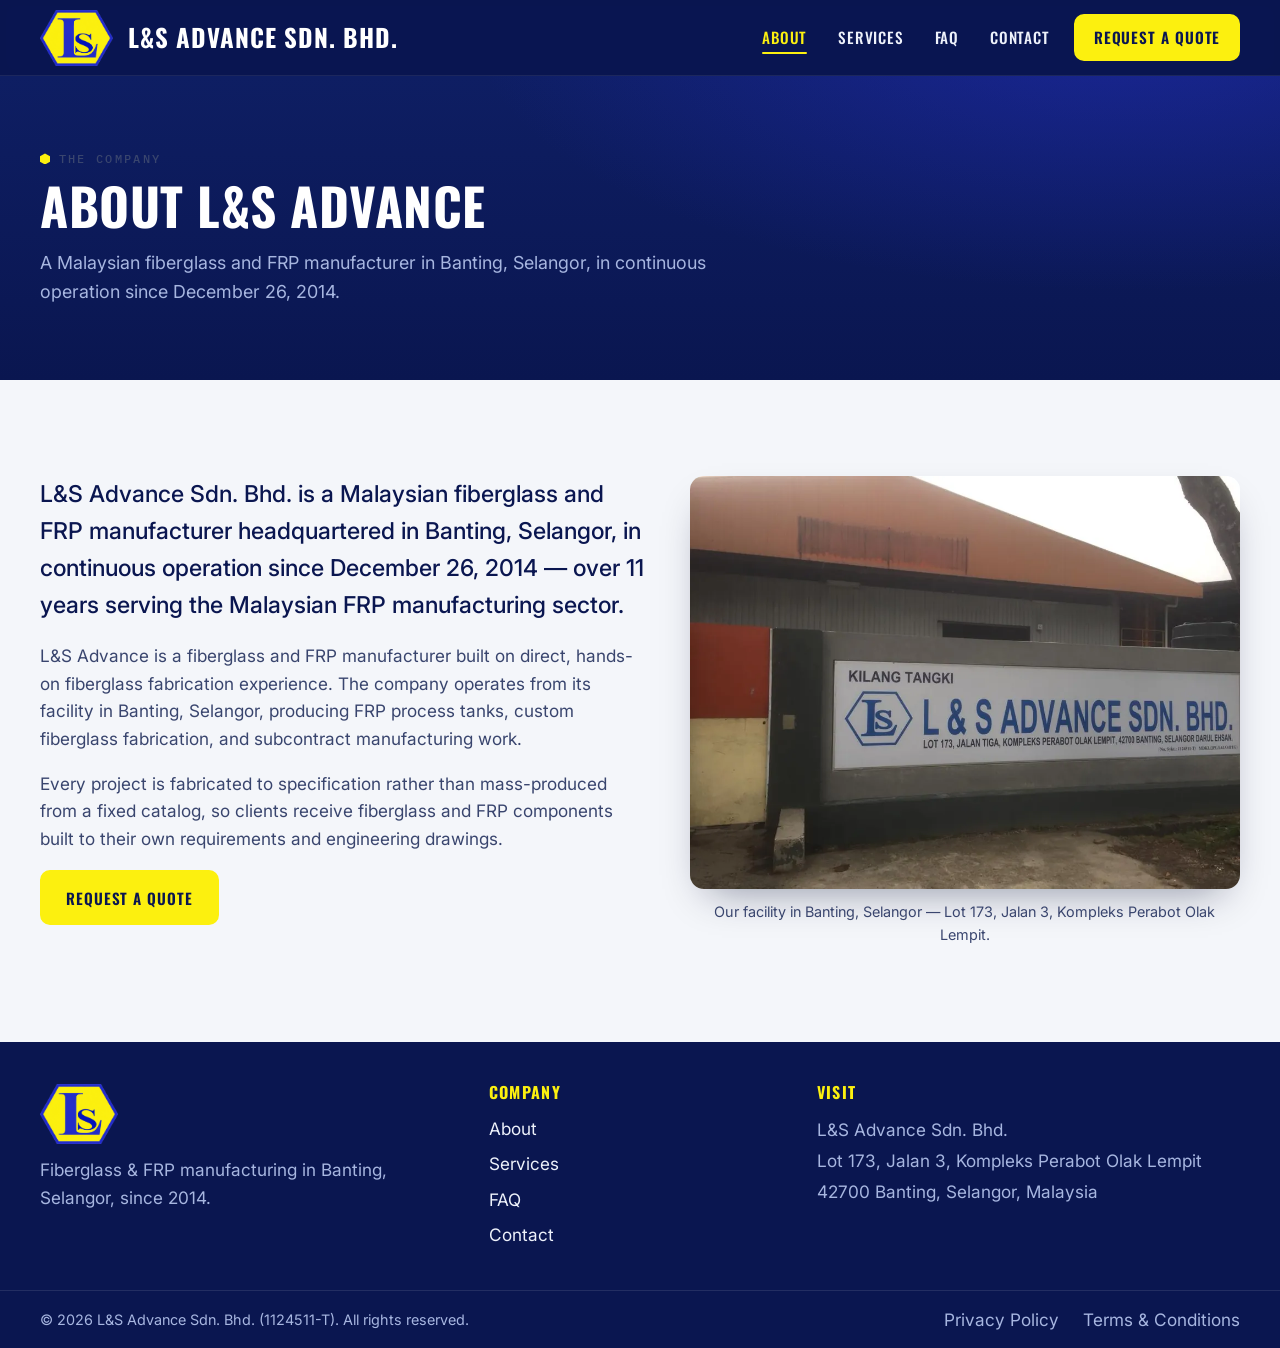
==== commit 6e0be19c: "De-AI refinements: mono kickers, accent discipline, photo hero, industries, specs - Replace decorati" ====
--- a/about/index.html
+++ b/about/index.html
@@ -27,7 +27,7 @@
 
   <link rel="preconnect" href="https://fonts.googleapis.com">
   <link rel="preconnect" href="https://fonts.gstatic.com" crossorigin>
-  <link href="https://fonts.googleapis.com/css2?family=Inter:wght@400;500;600;700&family=Oswald:wght@400;500;600;700&display=swap" rel="stylesheet">
+  <link href="https://fonts.googleapis.com/css2?family=IBM+Plex+Mono:wght@400;500&family=Inter:wght@400;500;600;700&family=Oswald:wght@400;500;600;700&display=swap" rel="stylesheet">
 
   <link rel="stylesheet" href="/Assets/css/styles.css">
 
@@ -107,7 +107,7 @@
     <section class="page-hero" aria-labelledby="page-title">
       <div class="wrap">
         <div class="section-head">
-          <span class="section-num" aria-hidden="true">01</span>
+          <p class="kicker"><span class="kicker-hex" aria-hidden="true"></span>The Company</p>
           <h1 id="page-title">About L&amp;S Advance</h1>
         </div>
         <p class="page-intro">A Malaysian fiberglass and FRP manufacturer in Banting, Selangor, in continuous operation since December 26, 2014.</p>
--- a/Assets/css/styles.css
+++ b/Assets/css/styles.css
@@ -25,13 +25,14 @@
 
   --ring: rgba(37,46,201,.35);
 
-  --maxw: 1120px;
+  --maxw: 1340px;
   --pad: clamp(1.1rem, 4vw, 2.5rem);
   --radius: 14px;
   --radius-sm: 10px;
 
   --ff-display: "Oswald", "Arial Narrow", system-ui, sans-serif;
   --ff-body: "Inter", system-ui, -apple-system, "Segoe UI", Roboto, Arial, sans-serif;
+  --ff-mono: "IBM Plex Mono", ui-monospace, "SF Mono", Menlo, Consolas, monospace;
 
   --shadow: 0 18px 40px -18px rgba(5, 12, 45, .45);
   --shadow-sm: 0 8px 20px -12px rgba(5, 12, 45, .5);
@@ -139,7 +140,7 @@
   padding: .6rem var(--pad);
 }
 
-.brand { display: inline-flex; align-items: center; gap: .6rem; text-decoration: none; }
+.brand { display: inline-flex; align-items: center; gap: .95rem; text-decoration: none; }
 /* Transparent logo sits directly on the dark bar — no white chip/box. */
 .brand-logo { width: auto; height: 56px; display: block; }
 .brand-name {
@@ -199,19 +200,18 @@
 .hero {
   position: relative;
   color: var(--paper);
+  /* Real factory photo behind a heavy navy scrim (keeps text AA-legible) */
   background:
-    radial-gradient(1200px 500px at 85% -10%, rgba(37,46,201,.55), transparent 60%),
-    linear-gradient(180deg, var(--navy-800), var(--navy-900));
+    linear-gradient(180deg, rgba(10, 22, 80, .84) 0%, rgba(10, 22, 80, .93) 100%),
+    url("/Assets/products/frp-scrubber-tower.webp") center 30% / cover no-repeat,
+    var(--navy-900);
   overflow: hidden;
 }
-/* subtle hazard-stripe accent at the base */
-.hero::after {
-  content: "";
-  position: absolute; left: 0; right: 0; bottom: 0; height: 6px;
-  background: repeating-linear-gradient(-45deg, var(--yellow) 0 22px, var(--navy-900) 22px 44px);
-  opacity: .9;
-}
-.hero-inner { padding-block: clamp(3.5rem, 9vw, 7rem); position: relative; z-index: 1; }
+.hero-inner {
+  padding-top: clamp(3rem, 7vw, 5.5rem);
+  padding-bottom: clamp(1.5rem, 3vw, 2.5rem);
+  position: relative; z-index: 1;
+}
 
 .hero-eyebrow {
   display: inline-block;
@@ -259,7 +259,18 @@
   font-size: clamp(1.8rem, 4vw, 2.6rem);
   color: var(--yellow); line-height: 1;
 }
-.stat-label { font-size: .85rem; color: var(--muted); text-transform: uppercase; letter-spacing: .08em; margin-top: .35rem; }
+.stat-label {
+  font-family: var(--ff-mono);
+  font-size: .74rem; color: var(--muted);
+  text-transform: uppercase; letter-spacing: .14em; margin-top: .4rem;
+}
+/* Mono credential line under the hero stats */
+.hero-trust {
+  font-family: var(--ff-mono);
+  font-size: .76rem; letter-spacing: .06em;
+  color: var(--muted); margin: 1.3rem 0 0;
+}
+.hero-trust .sep { color: var(--yellow); margin: 0 .55rem; }
 
 /* ------------------------------ Bands ----------------------------- */
 .section { padding-block: clamp(3rem, 8vw, 6rem); }
@@ -267,28 +278,29 @@
 .band-dark  { background: var(--navy-800); color: var(--paper); }
 .band-accent{ background: var(--blue); color: var(--white); }
 
-.section-head {
-  display: flex; align-items: baseline; gap: 1rem;
-  margin-bottom: 1.8rem;
-}
-.section-num {
-  font-family: var(--ff-display);
-  font-weight: 700;
-  font-size: clamp(2.2rem, 6vw, 3.4rem);
-  line-height: 1;
-  color: var(--blue);
-  -webkit-text-stroke: 0;
-}
-.band-dark .section-num, .band-accent .section-num { color: var(--yellow); }
+.section-head { margin-bottom: 1.8rem; }
 .section-head h2 {
   text-transform: uppercase;
   font-size: clamp(1.7rem, 4vw, 2.6rem);
-  position: relative;
-  padding-bottom: .5rem;
-}
-.section-head h2::after {
-  content: ""; position: absolute; left: 0; bottom: 0;
-  width: 56px; height: 4px; background: var(--yellow); border-radius: 3px;
+}
+
+/* Mono kicker + hexagon mark — a branded, engineered label above headings,
+   replacing the decorative 01/02/03 numerals. */
+.kicker {
+  font-family: var(--ff-mono);
+  text-transform: uppercase;
+  letter-spacing: .2em;
+  font-size: .72rem;
+  font-weight: 500;
+  color: var(--ink-soft);
+  display: flex; align-items: center; gap: .55rem;
+  margin: 0 0 .7rem;
+}
+.band-dark .kicker, .band-accent .kicker { color: var(--muted); }
+.kicker-hex {
+  width: 10px; height: 11px; flex: 0 0 auto;
+  background: var(--yellow);
+  clip-path: polygon(50% 0, 100% 25%, 100% 75%, 50% 100%, 0 75%, 0 25%);
 }
 
 .section-intro {
@@ -324,7 +336,7 @@
 }
 .service-card:hover { transform: translateY(-4px); border-color: var(--blue); }
 .service-card:hover::before { transform: scaleY(1); }
-.service-card h3 {
+.service-card h3, .service-card h2 {
   text-transform: uppercase;
   font-size: 1.3rem;
   color: var(--yellow);
@@ -366,7 +378,6 @@
 .faq-answer p { margin: 0; color: var(--ink-soft); }
 
 /* ----------------------------- Contact ---------------------------- */
-.section-head-accent h2::after { background: var(--yellow); }
 .band-accent .section-intro { color: rgba(255,255,255,.9); }
 
 .contact-grid {
@@ -419,10 +430,10 @@
 /* ------------------------------ Footer ---------------------------- */
 .site-footer { background: var(--navy-900); color: var(--paper); }
 .footer-grid {
-  display: grid; grid-template-columns: 1fr; gap: 2rem;
-  padding-block: clamp(2.5rem, 6vw, 4rem);
-}
-.footer-brand .brand-logo { height: 72px; margin-bottom: 1rem; }
+  display: grid; grid-template-columns: 1fr; gap: 1.6rem;
+  padding-block: clamp(1.6rem, 3.5vw, 2.6rem);
+}
+.footer-brand .brand-logo { height: 60px; margin-bottom: .8rem; }
 .footer-tagline { color: var(--muted); max-width: 34ch; margin: 0; }
 .footer-col h4 {
   font-family: var(--ff-display); text-transform: uppercase; letter-spacing: .08em;
@@ -433,7 +444,7 @@
 .footer-col a:hover { color: var(--yellow); }
 .footer-col address { font-style: normal; color: var(--muted); line-height: 1.8; }
 .footer-bottom { border-top: 1px solid rgba(255,255,255,.1); }
-.footer-bottom .wrap { padding-block: 1.2rem; }
+.footer-bottom .wrap { padding-block: .9rem; }
 .footer-bottom p { margin: 0; color: var(--muted); font-size: .9rem; }
 
 /* =========================== Responsive =========================== */
@@ -475,23 +486,11 @@
   padding-block: clamp(2.6rem, 7vw, 4.6rem);
   overflow: hidden;
 }
-.page-hero::after {
-  content: ""; position: absolute; left: 0; right: 0; bottom: 0; height: 5px;
-  background: repeating-linear-gradient(-45deg, var(--yellow) 0 20px, var(--navy-900) 20px 40px);
-  opacity: .85;
-}
-.page-hero .section-head { margin-bottom: .4rem; align-items: baseline; }
-.page-hero .section-num { color: var(--yellow); }
+.page-hero .section-head { margin-bottom: .4rem; }
 .page-hero h1 {
   text-transform: uppercase;
   font-size: clamp(2rem, 5vw, 3.2rem);
   color: var(--white);
-  position: relative;
-  padding-bottom: .5rem;
-}
-.page-hero h1::after {
-  content: ""; position: absolute; left: 0; bottom: 0;
-  width: 56px; height: 4px; background: var(--yellow); border-radius: 3px;
 }
 .page-intro { max-width: 62ch; color: var(--muted); font-size: 1.12rem; margin: 1rem 0 0; }
 
@@ -529,18 +528,41 @@
   padding: .95rem 1.1rem;
   font-family: var(--ff-display); text-transform: uppercase;
   letter-spacing: .03em; font-weight: 600; color: var(--ink); font-size: 1.05rem;
-  border-top: 3px solid var(--yellow);
+  border-top: 3px solid var(--light-alt);
+  transition: border-color .15s ease;
+}
+.product-card:hover figcaption { border-top-color: var(--yellow); }
+/* Mono spec line under each product caption (engineered catalog feel) */
+.product-spec {
+  padding: 0 1.1rem 1rem;
+  margin: -.25rem 0 0;
+  font-family: var(--ff-mono);
+  font-size: .74rem; letter-spacing: .02em;
+  color: var(--ink-soft);
+  text-transform: none;
 }
 @media (min-width: 620px) { .products-grid { grid-template-columns: 1fr 1fr; } }
 @media (min-width: 920px) { .products-grid { grid-template-columns: repeat(3, 1fr); } }
 
-/* ========================= CTA band ============================= */
-.cta-band { text-align: center; }
-.cta-band h2 {
-  text-transform: uppercase; color: var(--white);
-  font-size: clamp(1.7rem, 4vw, 2.6rem); margin-bottom: .8rem;
-}
-.cta-band p { color: rgba(255,255,255,.9); max-width: 52ch; margin: 0 auto 1.8rem; font-size: 1.1rem; }
+/* ===================== Industries / applications =============== */
+.industries-grid { display: grid; gap: 1rem; grid-template-columns: 1fr; }
+.industry {
+  display: flex; gap: .95rem; align-items: flex-start;
+  padding: 1.3rem 1.3rem;
+  background: var(--navy-900);
+  border: 1px solid var(--navy-700);
+  border-radius: var(--radius);
+  transition: border-color .15s ease, transform .15s ease;
+}
+.industry:hover { border-color: var(--blue); transform: translateY(-3px); }
+.industry .ic { color: var(--yellow); flex: 0 0 auto; margin-top: .1rem; }
+.industry h3 {
+  font-family: var(--ff-display); text-transform: uppercase;
+  font-size: 1.08rem; color: var(--paper); margin: 0 0 .3rem; letter-spacing: .02em;
+}
+.industry p { margin: 0; color: var(--muted); font-size: .95rem; line-height: 1.5; }
+@media (min-width: 620px) { .industries-grid { grid-template-columns: 1fr 1fr; } }
+@media (min-width: 960px) { .industries-grid { grid-template-columns: repeat(3, 1fr); } }
 
 /* ====================== Splash / intro screen ==================== */
 /* Markup + activation script live in index.html ONLY. Hidden by default so
@@ -557,35 +579,49 @@
 /* Full logo (hexagon shape + "Ls") revealing/filling bottom-to-top. Two stacked
    copies of the transparent logo: a faint base + the full-colour copy clipped
    from the bottom edge upward. */
-.splash-logo { position: relative; width: min(46vw, 220px); line-height: 0; }
-.splash-logo img { width: 100%; height: auto; display: block; }
+/* aspect-ratio + object-fit:contain guarantees the logo keeps its true
+   837:643 proportions (no stretching of the absolutely-positioned fill copy). */
+.splash-logo { position: relative; width: min(46vw, 210px); aspect-ratio: 837 / 643; line-height: 0; }
+.splash-logo img { position: absolute; inset: 0; width: 100%; height: 100%; object-fit: contain; display: block; }
 .splash-logo-base { opacity: .16; }
-.splash-logo-fill { position: absolute; inset: 0; clip-path: inset(100% 0 0 0); }
+.splash-logo-fill { clip-path: inset(100% 0 0 0); }
 .splash.is-active .splash-logo-fill { animation: lsFill .9s cubic-bezier(.4,0,.2,1) forwards; }
 @keyframes lsFill { to { clip-path: inset(0 0 0 0); } }
 @media (prefers-reduced-motion: reduce) {
   .splash { display: none !important; }
 }
 
-/* ================= Contact — full-page centered form ============= */
-.contact-full {
-  min-height: 100vh;
-  display: grid; place-items: center;
-  padding: 6.5rem var(--pad) 3.5rem;   /* clear the sticky header */
+/* ================= Contact — split (form + details) ============= */
+.contact-split {
+  padding-block: clamp(3rem, 8vw, 6rem);
   background:
-    radial-gradient(1000px 500px at 80% -10%, rgba(37,46,201,.4), transparent 60%),
+    radial-gradient(1000px 500px at 85% -10%, rgba(37,46,201,.4), transparent 60%),
     linear-gradient(180deg, var(--navy-800), var(--navy-900));
-}
-.contact-inner { width: 100%; max-width: 540px; }
-.contact-inner h1 {
-  text-transform: uppercase; text-align: center; color: var(--white);
+  color: var(--paper);
+}
+.split-title {
+  text-transform: uppercase; color: var(--white);
   font-size: clamp(1.9rem, 5vw, 2.8rem);
 }
-.contact-inner h1::after {
-  content: ""; display: block; width: 56px; height: 4px;
-  background: var(--yellow); border-radius: 3px; margin: .8rem auto 0;
-}
-.contact-sub { text-align: center; color: var(--muted); margin: 1rem 0 1.9rem; }
+.contact-sub { color: var(--muted); margin: 1rem 0 2.4rem; max-width: 62ch; }
+.contact-split-grid { display: grid; gap: 2.4rem; grid-template-columns: 1fr; }
+@media (min-width: 880px) {
+  .contact-split-grid { grid-template-columns: 1.05fr .95fr; align-items: start; }
+}
+.contact-details h2 {
+  text-transform: uppercase; color: var(--yellow);
+  font-size: 1.4rem; margin-bottom: 1.5rem;
+}
+.contact-detail { display: flex; gap: .9rem; margin-bottom: 1.4rem; }
+.contact-detail .ic { color: var(--yellow); flex: 0 0 auto; margin-top: .15rem; }
+.contact-detail-label {
+  display: block; font-family: var(--ff-display);
+  text-transform: uppercase; letter-spacing: .08em; font-size: .78rem;
+  color: var(--muted); margin-bottom: .15rem;
+}
+.contact-detail-value { display: block; color: var(--paper); font-size: 1.05rem; line-height: 1.6; }
+.contact-detail-value a { color: var(--paper); text-decoration: none; }
+.contact-detail-value a:hover { color: var(--yellow); }
 
 /* ===================== 404 — page not found ===================== */
 .notfound {
@@ -618,31 +654,34 @@
 .footer-legal a { color: var(--muted); text-decoration: none; }
 .footer-legal a:hover { color: var(--yellow); }
 
-/* ================= Scroll reveal (card swipe-up) =============== */
-/* Applied to homepage sections/cards. Isolated so it is easy to revert:
-   remove the .reveal classes in index.html + this block + the JS observer. */
-.reveal {
-  opacity: 0;
-  transform: translateY(30px);
-  transition: opacity .55s ease, transform .55s cubic-bezier(.2, .7, .2, 1);
-}
-.reveal.is-visible { opacity: 1; transform: none; }
-/* light stagger within the two homepage grids */
-.services-grid > .reveal:nth-child(2) { transition-delay: .07s; }
-.services-grid > .reveal:nth-child(3) { transition-delay: .14s; }
-.services-grid > .reveal:nth-child(4) { transition-delay: .21s; }
-.products-grid > .reveal:nth-child(2) { transition-delay: .06s; }
-.products-grid > .reveal:nth-child(3) { transition-delay: .12s; }
-.products-grid > .reveal:nth-child(4) { transition-delay: .18s; }
-.products-grid > .reveal:nth-child(5) { transition-delay: .24s; }
-.products-grid > .reveal:nth-child(6) { transition-delay: .30s; }
-@media (prefers-reduced-motion: reduce) {
-  .reveal { opacity: 1; transform: none; transition: none; }
-}
-/* Safety: if JavaScript is disabled, never leave revealed content hidden. */
-@media (scripting: none) {
-  .reveal { opacity: 1; transform: none; transition: none; }
-}
+/* ============== Stacked-card scroll (homepage 01/02/03) ======== */
+/* The three numbered sections are wrapped in .stack; each pins to the top of
+   the viewport and the next one rises over it like a dealt card. The core
+   stacking is pure CSS (position:sticky + increasing z-index); JS only drives
+   the --cover value that scales down + dims the covered section. Disabled below
+   768px and for reduced-motion, where the sections scroll normally in flow.
+   All content is always real HTML — nothing is injected on scroll. */
+.stack-section { position: relative; --cover: 0; }
+.stack-dim { position: absolute; inset: 0; background: #05081f; opacity: 0; pointer-events: none; z-index: 4; }
+.stack-inner { position: relative; z-index: 2; }
+
+@media (min-width: 768px) and (prefers-reduced-motion: no-preference) {
+  .stack-section {
+    position: sticky; top: 0; min-height: 100vh;
+    display: flex; align-items: center;
+    box-shadow: 0 -30px 70px -25px rgba(4, 8, 35, .6);
+  }
+  .stack > .stack-section:nth-of-type(1) { z-index: 1; }
+  .stack > .stack-section:nth-of-type(2) { z-index: 2; }
+  .stack > .stack-section:nth-of-type(3) { z-index: 3; }
+  .stack > .stack-section:nth-of-type(4) { z-index: 4; }
+  .stack > .stack-section:nth-of-type(5) { z-index: 5; }
+  .stack-inner { transform: scale(calc(1 - var(--cover) * .05)); transform-origin: center top; }
+  .stack-dim { opacity: calc(var(--cover) * .55); }
+}
+/* Keep the About image static inside a pinned stack card (its page-level
+   sticky behaviour is only meant for the normal-scroll About page). */
+.stack .about-figure { position: static; }
 
 /* ======================= About two-column ===================== */
 .about-layout { display: grid; gap: 2rem; grid-template-columns: 1fr; align-items: start; }
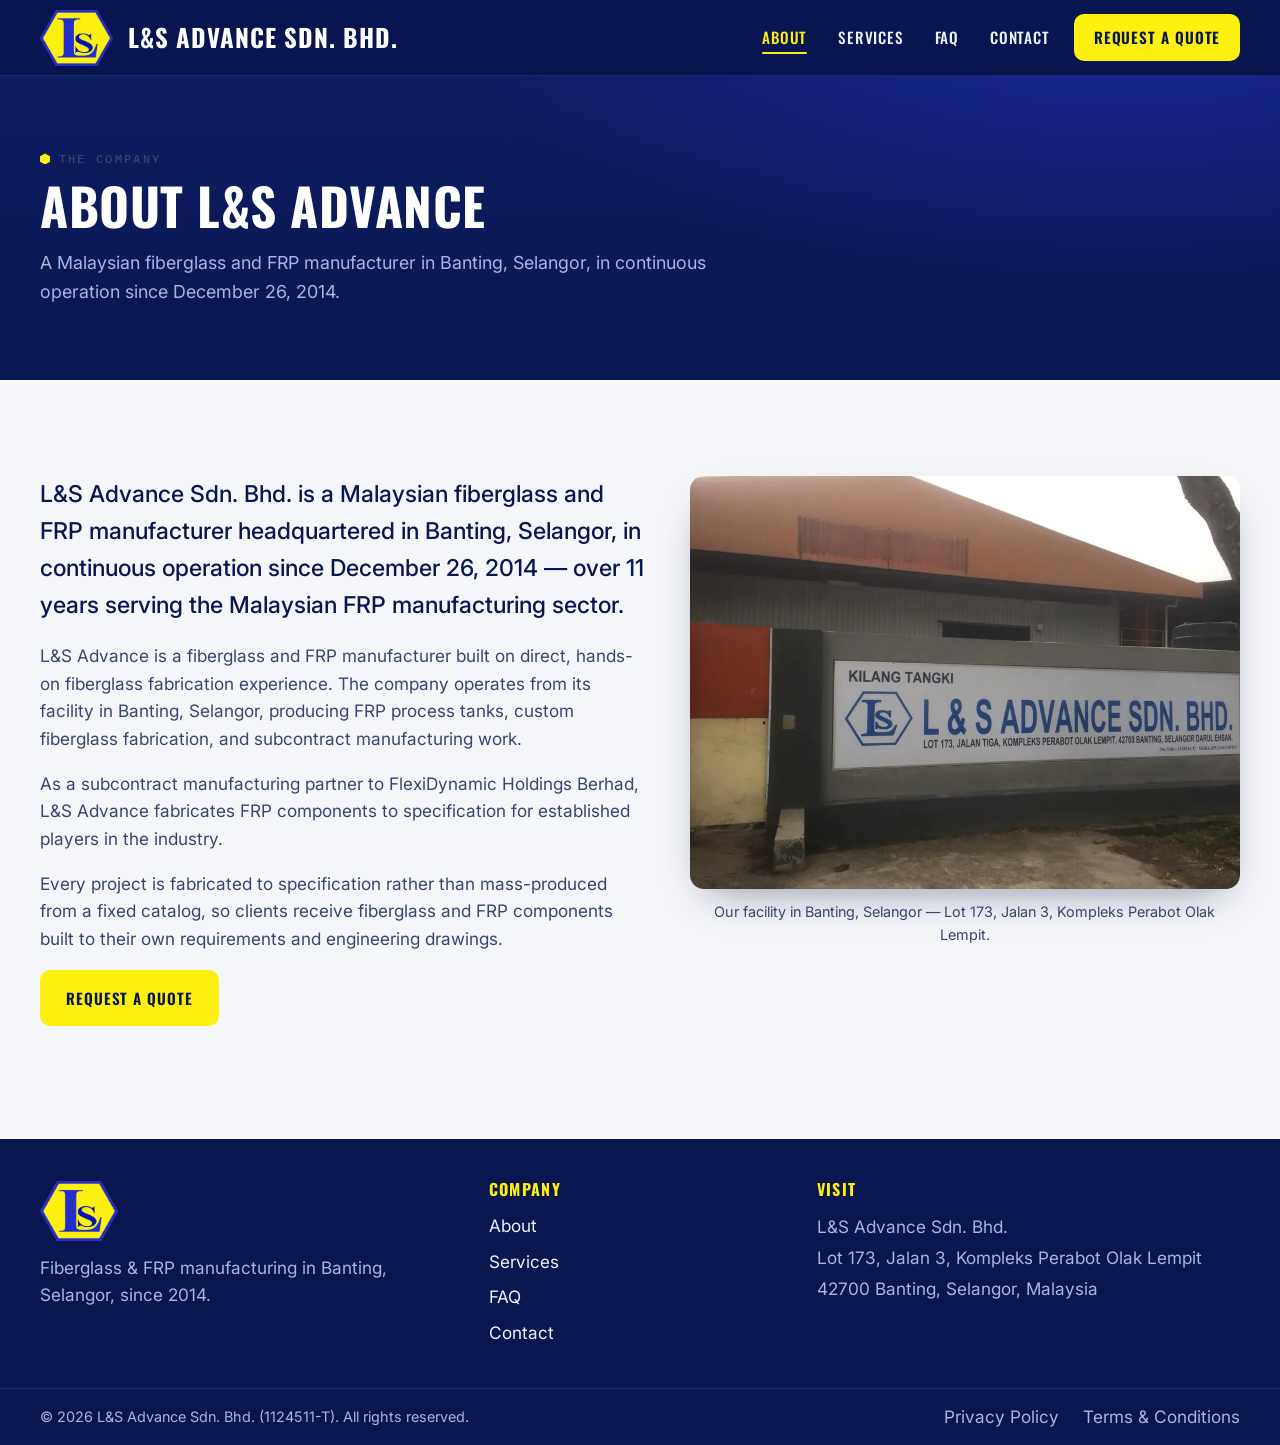
==== commit 713c7286: "Add FlexiDynamic Holdings Berhad partner credential (client-approved) - Hero: "Subcontract partner —" ====
--- a/about/index.html
+++ b/about/index.html
@@ -120,6 +120,7 @@
           <div class="prose">
             <p class="lead">L&amp;S Advance Sdn. Bhd. is a Malaysian fiberglass and FRP manufacturer headquartered in Banting, Selangor, in continuous operation since December 26, 2014 — over 11 years serving the Malaysian FRP manufacturing sector.</p>
             <p>L&amp;S Advance is a fiberglass and FRP manufacturer built on direct, hands-on fiberglass fabrication experience. The company operates from its facility in Banting, Selangor, producing FRP process tanks, custom fiberglass fabrication, and subcontract manufacturing work.</p>
+            <p>As a subcontract manufacturing partner to FlexiDynamic Holdings Berhad, L&amp;S Advance fabricates FRP components to specification for established players in the industry.</p>
             <p>Every project is fabricated to specification rather than mass-produced from a fixed catalog, so clients receive fiberglass and FRP components built to their own requirements and engineering drawings.</p>
             <p><a class="btn btn-cta" href="/contact/">Request a Quote</a></p>
           </div>
--- a/Assets/css/styles.css
+++ b/Assets/css/styles.css
@@ -271,6 +271,9 @@
   color: var(--muted); margin: 1.3rem 0 0;
 }
 .hero-trust .sep { color: var(--yellow); margin: 0 .55rem; }
+.hero-trust .tlabel { color: var(--yellow); }
+.hero-trust strong { color: var(--paper); font-weight: 500; }
+.hero-trust--tight { margin-top: .4rem; }
 
 /* ------------------------------ Bands ----------------------------- */
 .section { padding-block: clamp(3rem, 8vw, 6rem); }
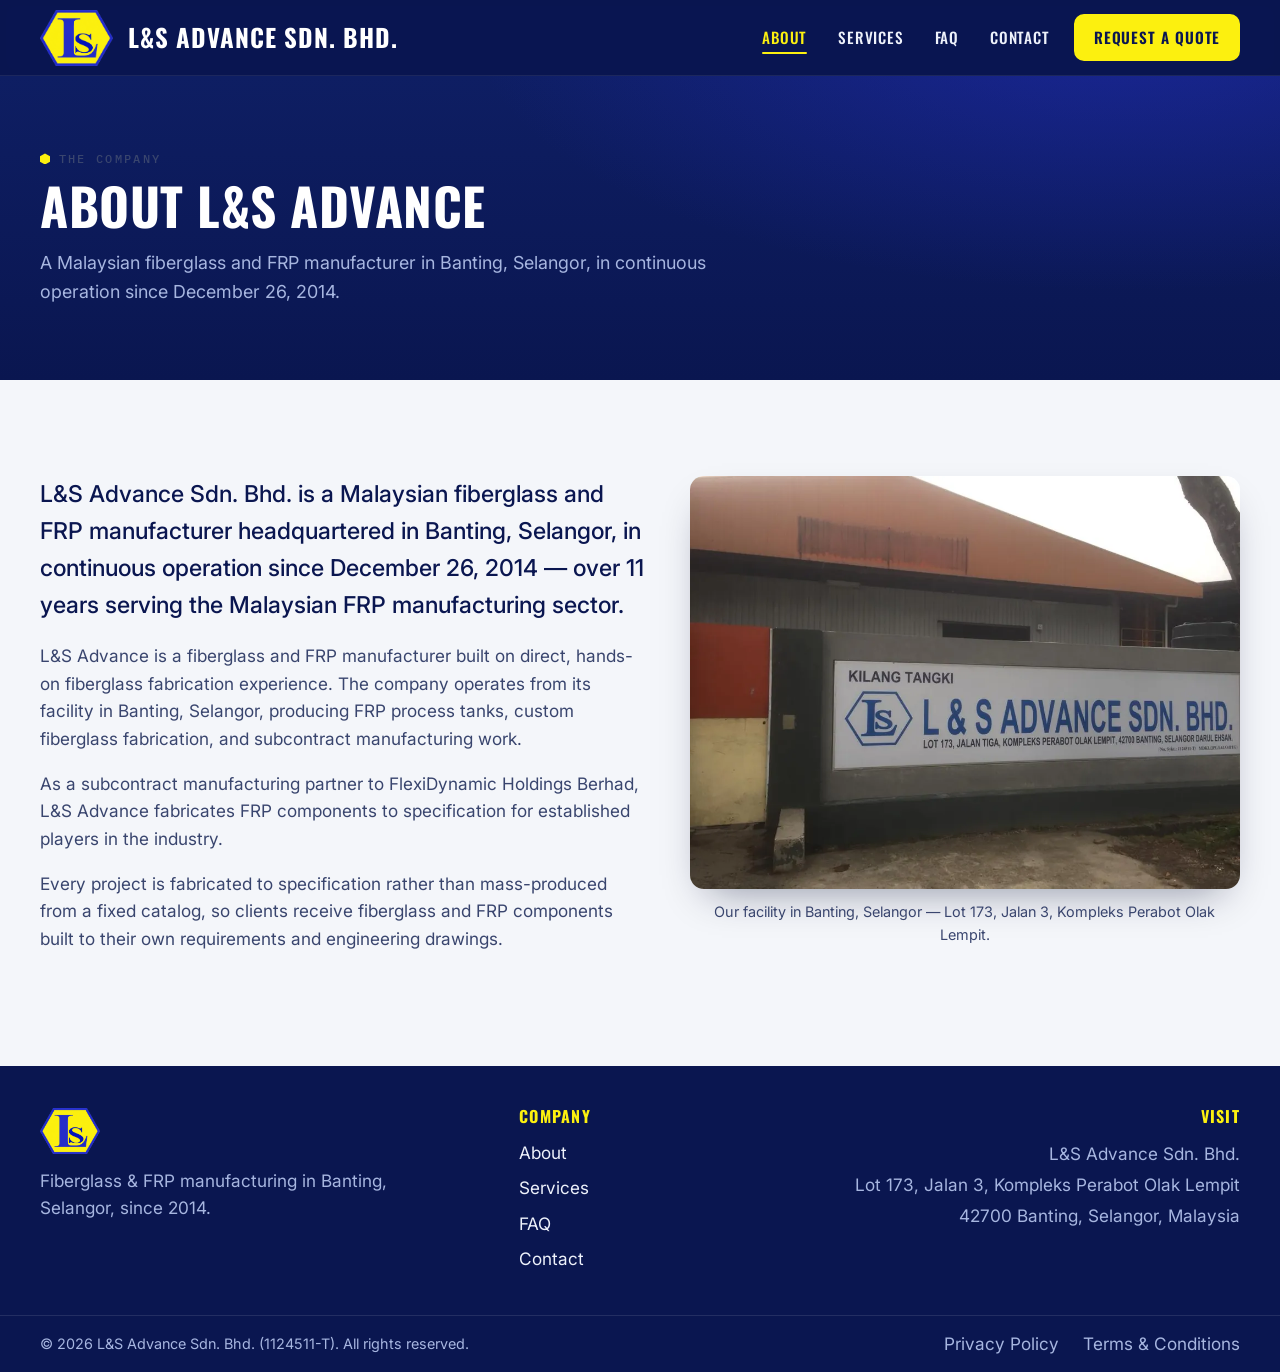
==== commit 2664b41a: "Remove inner-page CTAs, fill About image, texture What We Do, tidy footer - Remove the redundant inl" ====
--- a/about/index.html
+++ b/about/index.html
@@ -122,7 +122,6 @@
             <p>L&amp;S Advance is a fiberglass and FRP manufacturer built on direct, hands-on fiberglass fabrication experience. The company operates from its facility in Banting, Selangor, producing FRP process tanks, custom fiberglass fabrication, and subcontract manufacturing work.</p>
             <p>As a subcontract manufacturing partner to FlexiDynamic Holdings Berhad, L&amp;S Advance fabricates FRP components to specification for established players in the industry.</p>
             <p>Every project is fabricated to specification rather than mass-produced from a fixed catalog, so clients receive fiberglass and FRP components built to their own requirements and engineering drawings.</p>
-            <p><a class="btn btn-cta" href="/contact/">Request a Quote</a></p>
           </div>
           <figure class="about-figure">
             <picture>
--- a/Assets/css/styles.css
+++ b/Assets/css/styles.css
@@ -280,6 +280,11 @@
 .band-light { background: var(--light); color: var(--ink); }
 .band-dark  { background: var(--navy-800); color: var(--paper); }
 .band-accent{ background: var(--blue); color: var(--white); }
+/* Subtle blueprint dot texture so a light band doesn't read as plain white */
+.band-grid {
+  background-image: radial-gradient(circle, rgba(10, 22, 80, .06) 1.3px, transparent 1.4px);
+  background-size: 26px 26px;
+}
 
 .section-head { margin-bottom: 1.8rem; }
 .section-head h2 {
@@ -436,7 +441,7 @@
   display: grid; grid-template-columns: 1fr; gap: 1.6rem;
   padding-block: clamp(1.6rem, 3.5vw, 2.6rem);
 }
-.footer-brand .brand-logo { height: 60px; margin-bottom: .8rem; }
+.footer-brand .brand-logo { height: 46px; margin-bottom: .8rem; }
 .footer-tagline { color: var(--muted); max-width: 34ch; margin: 0; }
 .footer-col h4 {
   font-family: var(--ff-display); text-transform: uppercase; letter-spacing: .08em;
@@ -457,7 +462,9 @@
 @media (min-width: 760px) {
   .services-grid { grid-template-columns: 1fr 1fr; }
   .contact-grid { grid-template-columns: .85fr 1.15fr; align-items: start; }
-  .footer-grid { grid-template-columns: 1.4fr 1fr 1.4fr; }
+  .footer-grid { grid-template-columns: 1.5fr 1fr 1.3fr; }
+  /* Right-align the Visit column so it lines up with the Privacy/Terms row */
+  .footer-grid .footer-col:last-child { text-align: right; }
 }
 
 /* Mobile nav */
@@ -701,6 +708,18 @@
   .about-figure { position: sticky; top: 96px; }
 }
 
+/* Homepage About card: title sits in the text column, image fills the full
+   height alongside it (top-aligned with the heading, larger). */
+@media (min-width: 820px) {
+  .about-layout--home { align-items: stretch; grid-template-columns: 1fr 1fr; }
+  .about-layout--home .about-figure { height: 100%; }
+  .about-layout--home .about-figure picture { display: block; height: 100%; }
+  .about-layout--home .about-figure img {
+    height: 100%; width: 100%; min-height: 340px;
+    object-fit: cover; object-position: center;
+  }
+}
+
 /* =========================== Legal pages ====================== */
 .legal { max-width: 80ch; }
 .legal .updated { color: var(--ink-soft); font-style: italic; margin: 0 0 1.6rem; }
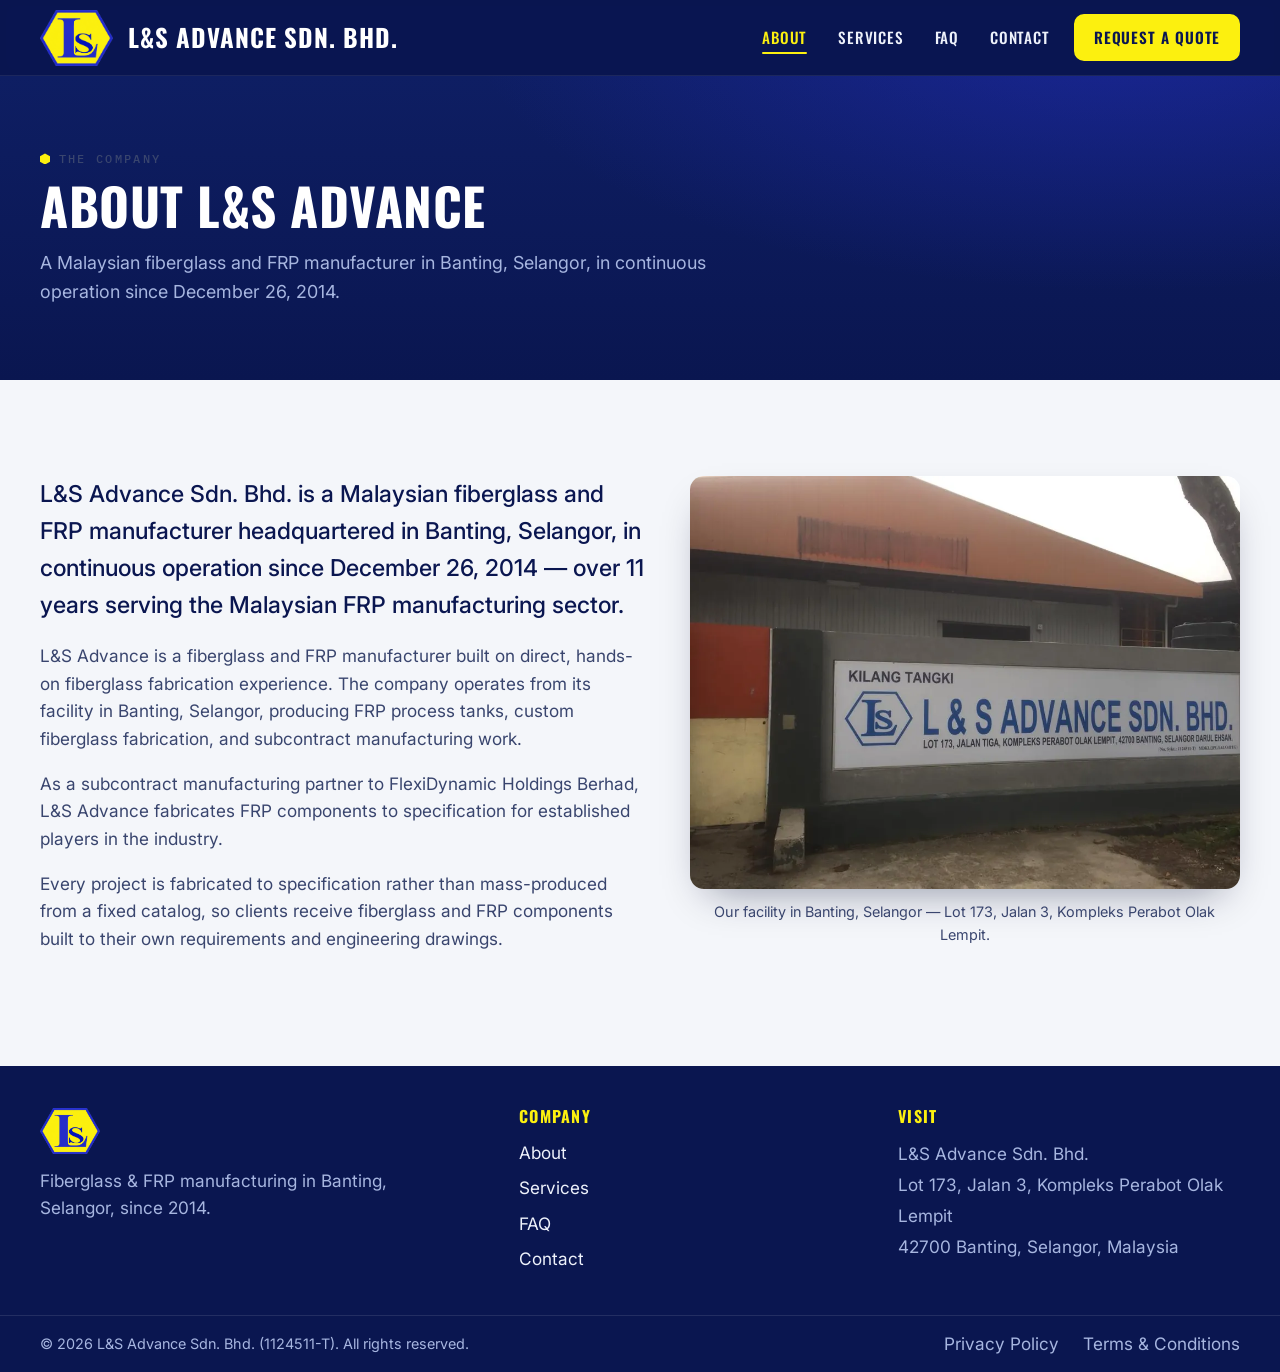
==== commit 106f7901: "Add enquiry@ email to JSON-LD (email + contactPoint); remove placeholder phone - Add "email" + a Con" ====
--- a/about/index.html
+++ b/about/index.html
@@ -41,6 +41,13 @@
     "url": "https://lsadvance.com.my/",
     "logo": "https://lsadvance.com.my/Assets/LS-Logo-transparent.png",
     "foundingDate": "2014-12-26",
+    "email": "enquiry@lsadvance.com.my",
+    "contactPoint": {
+      "@type": "ContactPoint",
+      "email": "enquiry@lsadvance.com.my",
+      "contactType": "customer service",
+      "areaServed": "MY"
+    },
     "address": {
       "@type": "PostalAddress",
       "streetAddress": "Lot 173, Jalan 3, Kompleks Perabot Olak Lempit",
@@ -63,6 +70,13 @@
     "image": "https://lsadvance.com.my/Assets/LS-Logo-transparent.png",
     "description": "Fiberglass and FRP (Fiber Reinforced Plastic) manufacturer in Banting, Selangor, Malaysia, specializing in FRP process tanks, fiberglass fabrication, and subcontract manufacturing since 2014.",
     "foundingDate": "2014-12-26",
+    "email": "enquiry@lsadvance.com.my",
+    "contactPoint": {
+      "@type": "ContactPoint",
+      "email": "enquiry@lsadvance.com.my",
+      "contactType": "customer service",
+      "areaServed": "MY"
+    },
     "address": {
       "@type": "PostalAddress",
       "streetAddress": "Lot 173, Jalan 3, Kompleks Perabot Olak Lempit",
--- a/Assets/css/styles.css
+++ b/Assets/css/styles.css
@@ -463,8 +463,8 @@
   .services-grid { grid-template-columns: 1fr 1fr; }
   .contact-grid { grid-template-columns: .85fr 1.15fr; align-items: start; }
   .footer-grid { grid-template-columns: 1.5fr 1fr 1.3fr; }
-  /* Right-align the Visit column so it lines up with the Privacy/Terms row */
-  .footer-grid .footer-col:last-child { text-align: right; }
+  /* Push the Visit column to the right (padding); text stays left-aligned */
+  .footer-grid .footer-col:last-child { padding-left: clamp(1.5rem, 4vw, 3.5rem); }
 }
 
 /* Mobile nav */
@@ -716,7 +716,7 @@
   .about-layout--home .about-figure picture { display: block; height: 100%; }
   .about-layout--home .about-figure img {
     height: 100%; width: 100%; min-height: 340px;
-    object-fit: cover; object-position: center;
+    object-fit: fill;   /* stretch to fill the column (no crop) */
   }
 }
 
